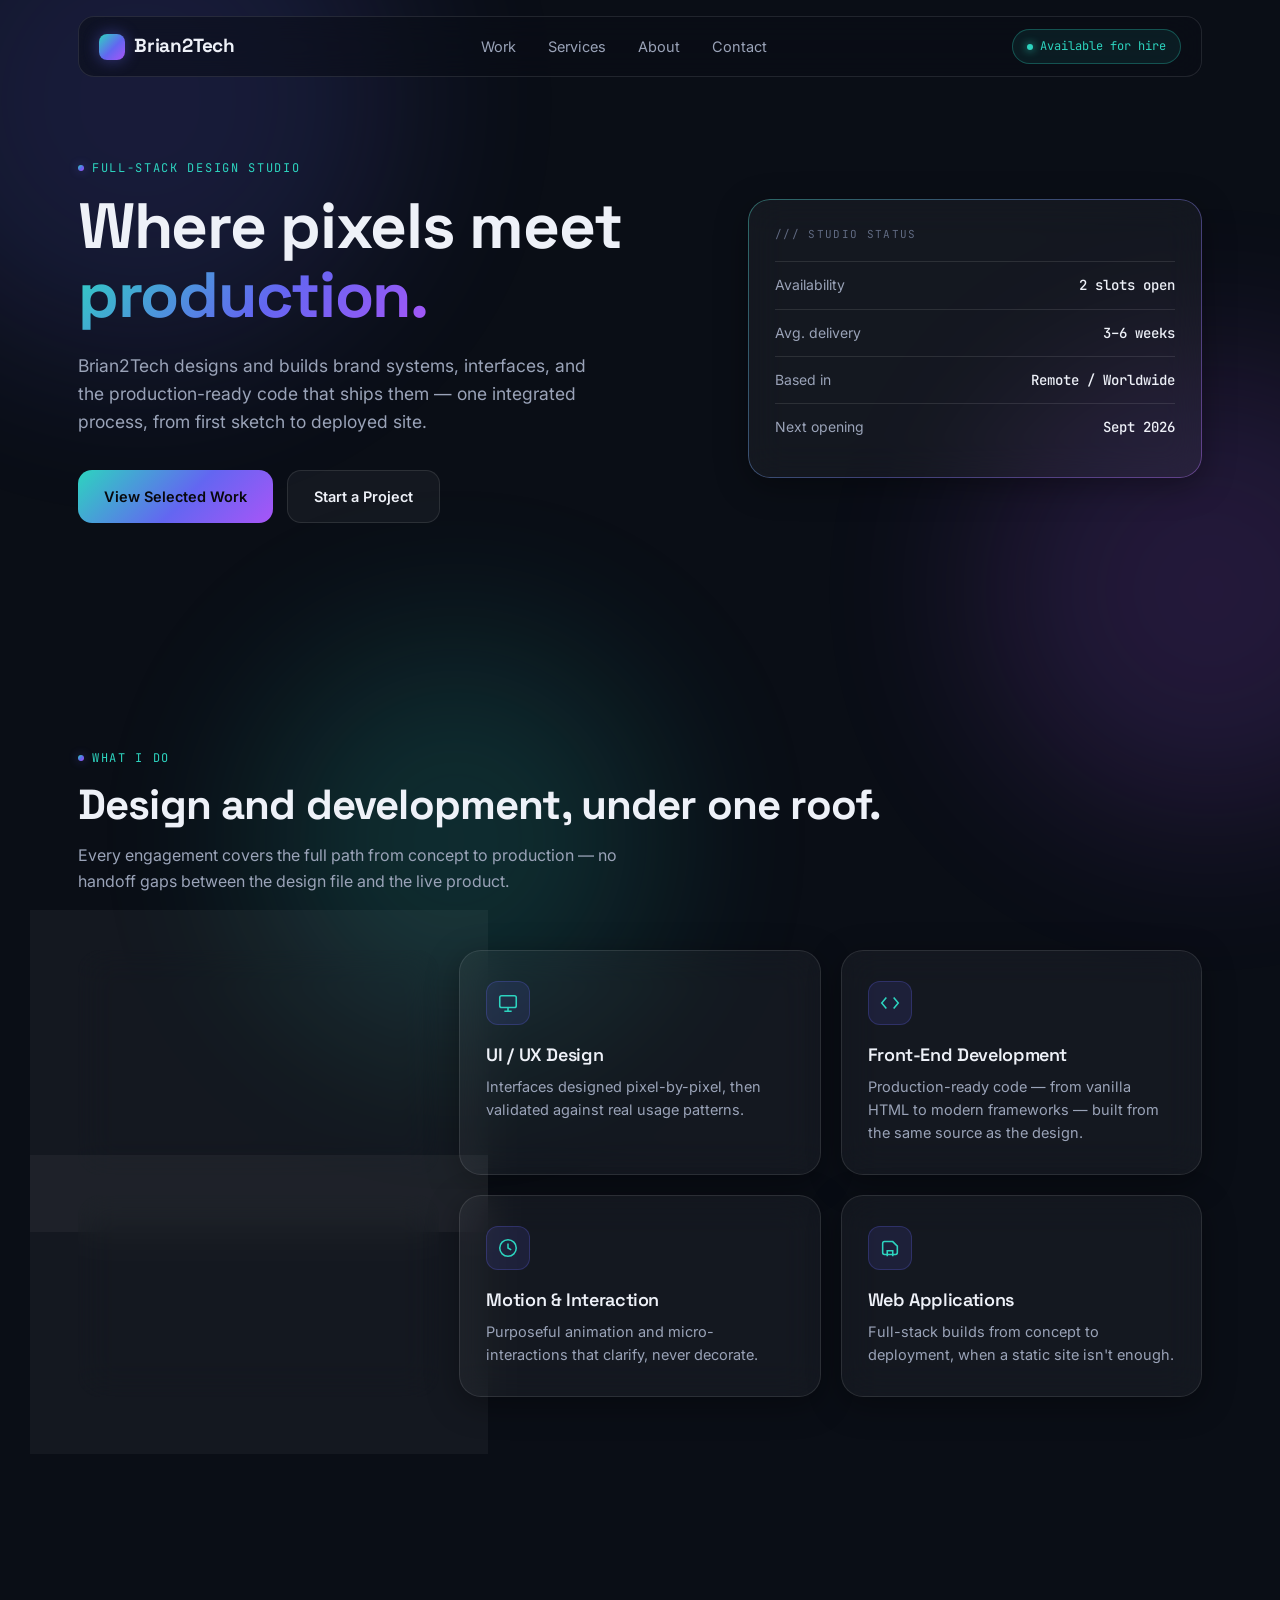
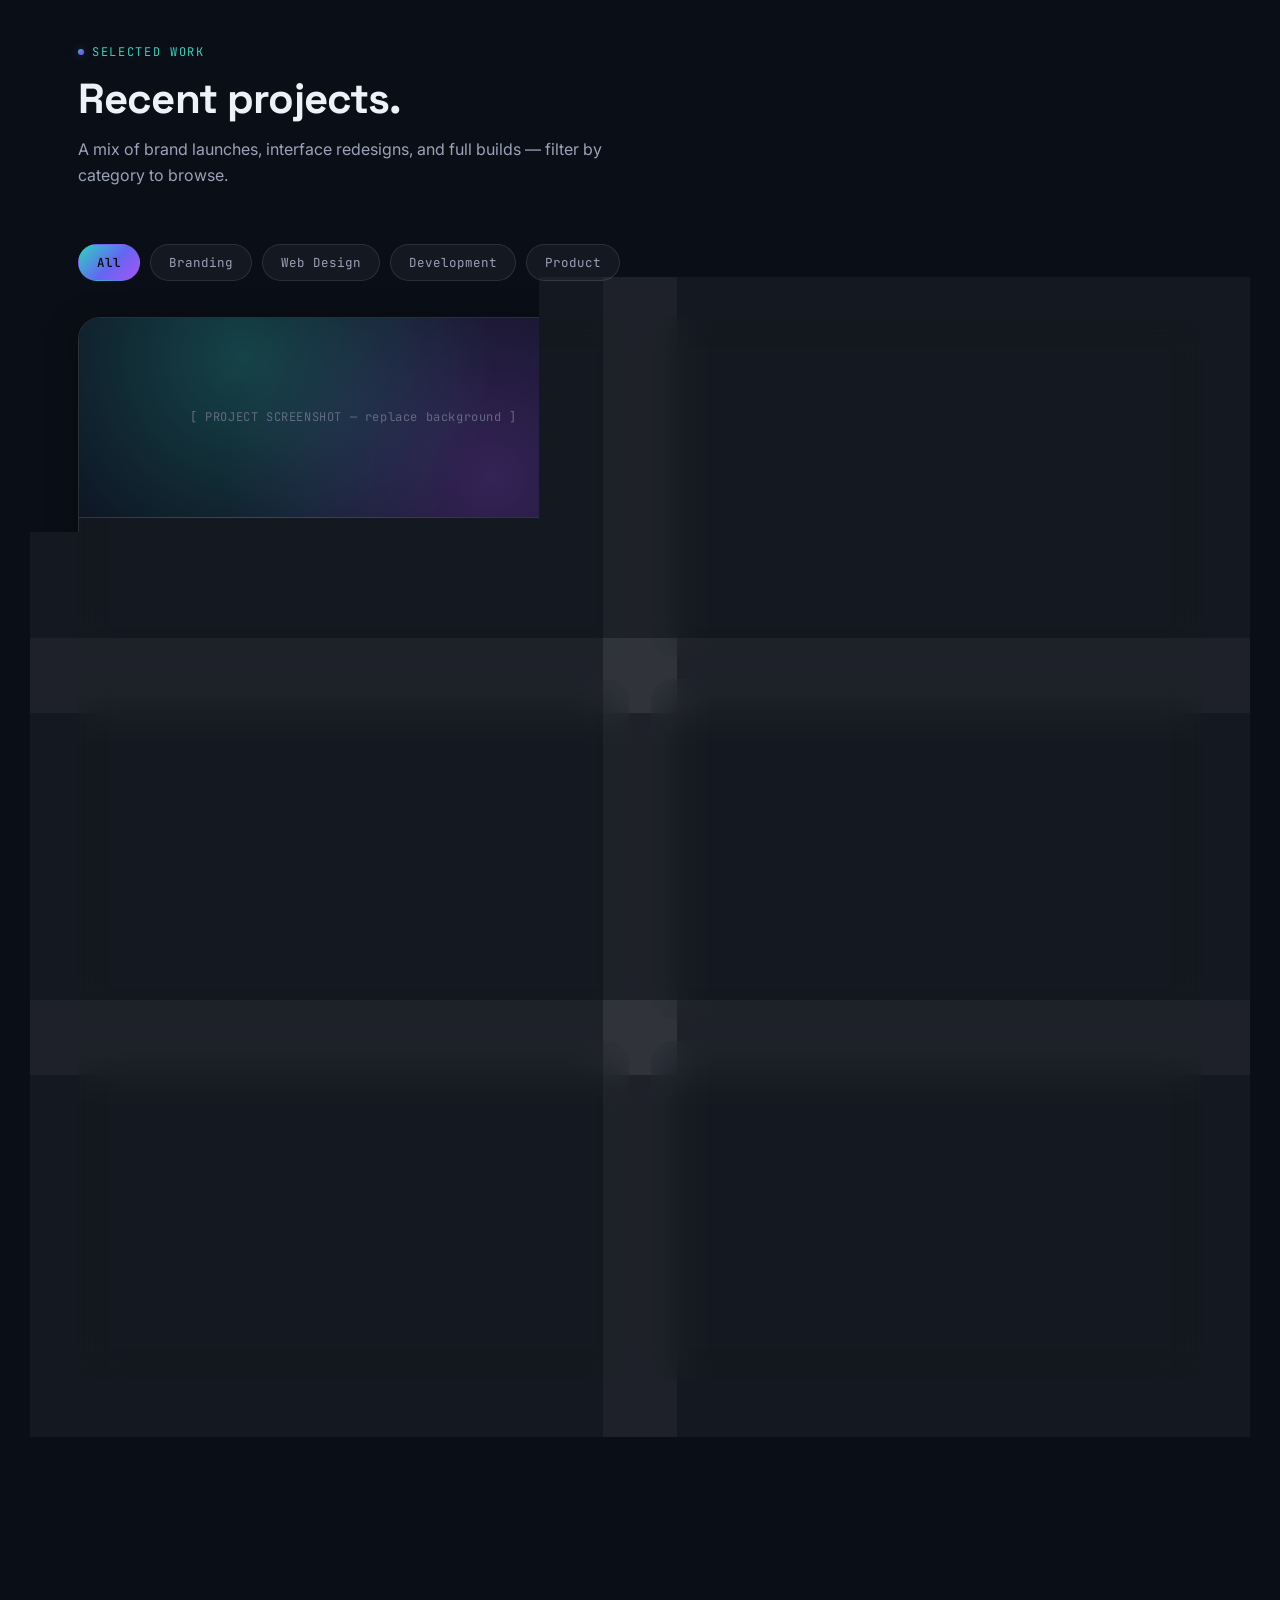
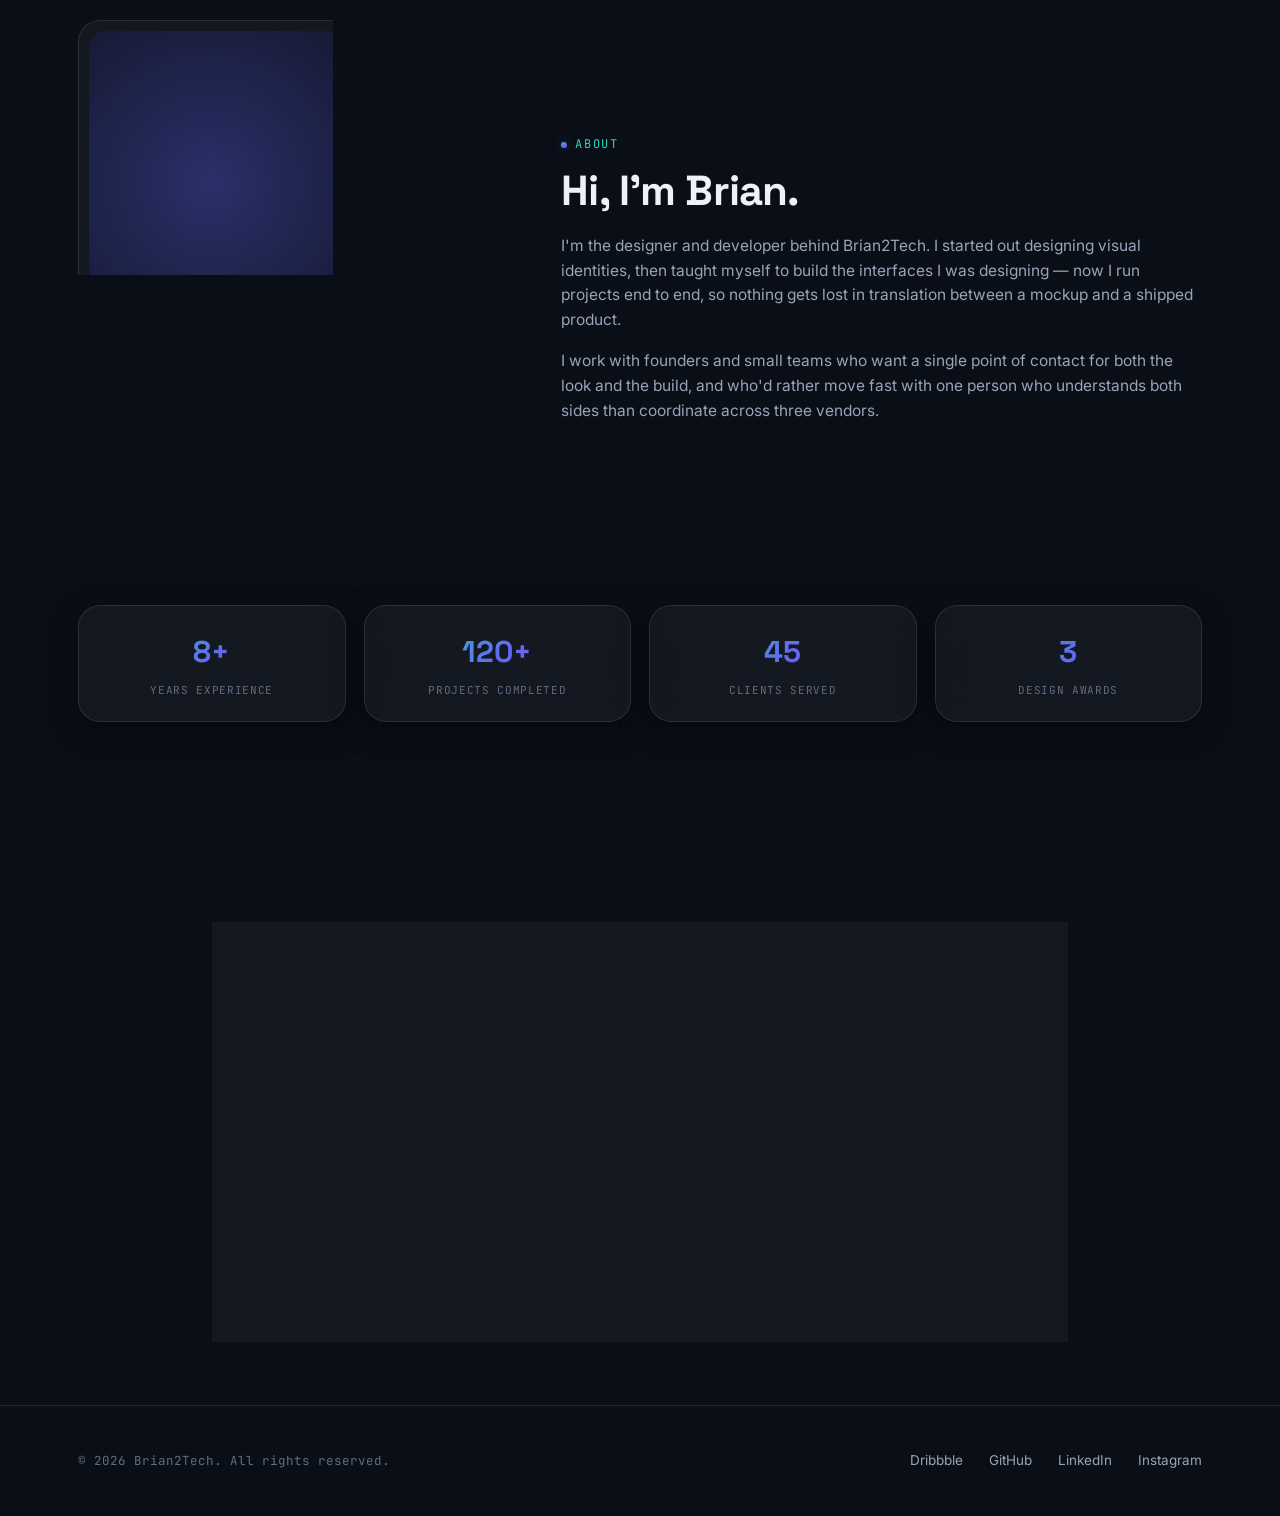
==== index.html @ 6a4e812d "Add files via upload" ====
<!DOCTYPE html>
<html lang="en">
<head>
<meta charset="UTF-8">
<meta name="viewport" content="width=device-width, initial-scale=1.0">
<title>Brian2Tech — Full-Stack Design Studio</title>
<meta name="description" content="Brian2Tech is a full-stack graphic design studio — brand systems, interfaces, and the production code that ships them.">

<!-- Google Fonts: Space Grotesk (display), Inter (body), JetBrains Mono (labels/data) -->
<link rel="preconnect" href="https://fonts.googleapis.com">
<link rel="preconnect" href="https://fonts.gstatic.com" crossorigin>
<link href="https://fonts.googleapis.com/css2?family=Space+Grotesk:wght@500;600;700&family=Inter:wght@400;500;600&family=JetBrains+Mono:wght@400;500&display=swap" rel="stylesheet">

<style>
/* ============================================================
   DESIGN TOKENS — edit these to re-theme the entire site
   ============================================================ */
:root{
  /* ---- color: base surfaces ---- */
  --bg-base:        #0a0e16;   /* deep charcoal-navy, not pure black */
  --bg-base-2:      #0d1220;   /* slightly lifted panel behind sections */
  --glass-fill:     rgba(255,255,255,0.045);
  --glass-fill-hi:  rgba(255,255,255,0.08);   /* hover state fill */
  --glass-border:   rgba(255,255,255,0.10);
  --glass-border-hi:rgba(255,255,255,0.20);

  /* ---- color: text ---- */
  --text-primary:   #eef1f8;
  --text-secondary: #9aa3b8;
  --text-muted:     #616b83;

  /* ---- color: accent gradient (teal -> indigo -> violet) ---- */
  --accent-1:       #2dd4bf;
  --accent-2:       #6366f1;
  --accent-3:       #a855f7;
  --accent-gradient: linear-gradient(135deg, var(--accent-1) 0%, var(--accent-2) 55%, var(--accent-3) 100%);
  --accent-solid:   #6366f1;
  --accent-glow:    rgba(99,102,241,0.45);

  /* ---- type ---- */
  --font-display: 'Space Grotesk', sans-serif;
  --font-body:    'Inter', sans-serif;
  --font-mono:    'JetBrains Mono', monospace;

  /* ---- layout ---- */
  --radius-lg: 22px;
  --radius-md: 16px;
  --radius-sm: 10px;
  --max-width: 1180px;
  --blur: 18px;

  /* ---- shadow ---- */
  --shadow-panel: 0 8px 32px rgba(0,0,0,0.35);
  --shadow-lift:  0 16px 48px rgba(0,0,0,0.45);
}

/* ============================================================
   RESET & BASE
   ============================================================ */
*{margin:0;padding:0;box-sizing:border-box;}
html{scroll-behavior:smooth;}
@media (prefers-reduced-motion: reduce){
  html{scroll-behavior:auto;}
  *{animation-duration:0.001ms !important;animation-iteration-count:1 !important;transition-duration:0.001ms !important;scroll-behavior:auto !important;}
}
body{
  background:var(--bg-base);
  color:var(--text-primary);
  font-family:var(--font-body);
  line-height:1.6;
  overflow-x:hidden;
  position:relative;
}
img{max-width:100%;display:block;}
a{color:inherit;text-decoration:none;}
ul{list-style:none;}
button{font-family:inherit;cursor:pointer;background:none;border:none;color:inherit;}

/* visible keyboard focus states everywhere */
a:focus-visible,
button:focus-visible,
input:focus-visible,
textarea:focus-visible{
  outline:2px solid var(--accent-1);
  outline-offset:3px;
  border-radius:4px;
}

.wrap{max-width:var(--max-width);margin:0 auto;padding:0 28px;}
section{position:relative;padding:120px 0;}
@media (max-width:768px){ section{padding:80px 0;} }

.eyebrow{
  font-family:var(--font-mono);
  font-size:12px;
  letter-spacing:0.14em;
  text-transform:uppercase;
  color:var(--accent-1);
  display:inline-flex;
  align-items:center;
  gap:8px;
  margin-bottom:14px;
}
.eyebrow::before{
  content:'';
  width:6px;height:6px;border-radius:50%;
  background:var(--accent-gradient);
  box-shadow:0 0 10px var(--accent-glow);
}

h1,h2,h3{
  font-family:var(--font-display);
  font-weight:700;
  letter-spacing:-0.02em;
  line-height:1.08;
}
h2{font-size:clamp(28px,4vw,42px);margin-bottom:16px;}
.section-sub{color:var(--text-secondary);font-size:16px;max-width:560px;margin-bottom:56px;}

/* ambient background gradient orbs — very low opacity, purely decorative */
.orb{
  position:fixed;
  border-radius:50%;
  filter:blur(90px);
  pointer-events:none;
  z-index:0;
  opacity:0.16;
}
.orb-1{width:520px;height:520px;background:var(--accent-2);top:-160px;left:-120px;}
.orb-2{width:460px;height:460px;background:var(--accent-3);top:40vh;right:-160px;}
.orb-3{width:400px;height:400px;background:var(--accent-1);bottom:-140px;left:20vw;}

/* generic glass panel */
.glass{
  background:var(--glass-fill);
  border:1px solid var(--glass-border);
  border-radius:var(--radius-lg);
  backdrop-filter:blur(var(--blur));
  -webkit-backdrop-filter:blur(var(--blur));
  box-shadow:var(--shadow-panel);
  transition:transform 0.35s ease, box-shadow 0.35s ease, border-color 0.35s ease, background 0.35s ease;
}

/* ============================================================
   NAV
   ============================================================ */
header{
  position:sticky;top:0;z-index:100;
  padding:16px 0;
}
.nav-inner{
  max-width:var(--max-width);margin:0 auto;padding:0 28px;
}
.nav-glass{
  display:flex;align-items:center;justify-content:space-between;
  padding:12px 20px;
  background:rgba(10,14,22,0.55);
  border:1px solid var(--glass-border);
  border-radius:16px;
  backdrop-filter:blur(20px);
  -webkit-backdrop-filter:blur(20px);
}
.logo{
  font-family:var(--font-display);
  font-weight:700;
  font-size:19px;
  letter-spacing:-0.01em;
  display:flex;align-items:center;gap:9px;
}
.logo-mark{
  width:26px;height:26px;border-radius:8px;
  background:var(--accent-gradient);
  display:inline-block;
  box-shadow:0 0 16px var(--accent-glow);
}
.nav-links{display:flex;gap:32px;align-items:center;}
.nav-links a{
  font-size:14.5px;color:var(--text-secondary);
  transition:color 0.2s ease;
  position:relative;
}
.nav-links a:hover{color:var(--text-primary);}
.nav-right{display:flex;align-items:center;gap:16px;}

.status-pill{
  font-family:var(--font-mono);
  font-size:12px;
  display:flex;align-items:center;gap:7px;
  padding:7px 14px;
  border-radius:999px;
  background:rgba(45,212,191,0.08);
  border:1px solid rgba(45,212,191,0.3);
  color:var(--accent-1);
  white-space:nowrap;
}
.status-pill .dot{
  width:6px;height:6px;border-radius:50%;
  background:var(--accent-1);
  box-shadow:0 0 8px var(--accent-1);
  animation:pulse 2s infinite;
}
@keyframes pulse{0%,100%{opacity:1;}50%{opacity:0.35;}}

.nav-toggle{display:none;font-size:22px;color:var(--text-primary);}

@media (max-width:860px){
  .nav-links{
    position:absolute;top:calc(100% + 8px);left:0;right:0;
    flex-direction:column;align-items:flex-start;
    background:rgba(10,14,22,0.92);
    border:1px solid var(--glass-border);
    border-radius:16px;
    padding:20px;
    gap:16px;
    backdrop-filter:blur(20px);
    display:none;
  }
  .nav-links.open{display:flex;}
  .status-pill{display:none;}
  .nav-toggle{display:block;}
}

/* ============================================================
   HERO
   ============================================================ */
.hero{
  padding-top:120px;
  padding-bottom:100px;
  display:grid;
  grid-template-columns:1.15fr 0.85fr;
  gap:56px;
  align-items:center;
}
@media (max-width:900px){
  .hero{grid-template-columns:1fr;padding-top:70px;}
}
.hero h1{
  font-size:clamp(36px,5.4vw,64px);
  margin-bottom:22px;
}
.hero h1 .grad{
  background:var(--accent-gradient);
  -webkit-background-clip:text;
  background-clip:text;
  color:transparent;
}
.hero-sub{
  font-size:17.5px;
  color:var(--text-secondary);
  max-width:520px;
  margin-bottom:34px;
}
.cta-row{display:flex;gap:14px;flex-wrap:wrap;}

.btn{
  display:inline-flex;align-items:center;gap:8px;
  padding:14px 26px;
  border-radius:14px;
  font-size:14.5px;
  font-weight:600;
  transition:transform 0.25s ease, box-shadow 0.25s ease, background 0.25s ease, border-color 0.25s ease;
}
.btn-primary{
  background:var(--accent-gradient);
  color:#08090d;
}
.btn-primary:hover{
  transform:translateY(-2px);
  box-shadow:0 10px 30px var(--accent-glow);
}
.btn-ghost{
  background:var(--glass-fill);
  border:1px solid var(--glass-border);
  color:var(--text-primary);
}
.btn-ghost:hover{
  background:var(--glass-fill-hi);
  border-color:var(--glass-border-hi);
  transform:translateY(-2px);
}

/* floating hero stat card */
.hero-card{
  padding:26px;
  position:relative;
}
.hero-card::before{
  content:'';
  position:absolute;inset:-1px;
  border-radius:var(--radius-lg);
  padding:1px;
  background:var(--accent-gradient);
  opacity:0.35;
  -webkit-mask:linear-gradient(#fff 0 0) content-box, linear-gradient(#fff 0 0);
  -webkit-mask-composite:xor;
  mask-composite:exclude;
  pointer-events:none;
}
.hero-card-label{
  font-family:var(--font-mono);
  font-size:11px;
  letter-spacing:0.12em;
  text-transform:uppercase;
  color:var(--text-muted);
  margin-bottom:18px;
}
.hero-card-row{
  display:flex;justify-content:space-between;align-items:center;
  padding:12px 0;
  border-top:1px solid var(--glass-border);
  font-size:14px;
}
.hero-card-row:first-of-type{border-top:none;}
.hero-card-row span:first-child{color:var(--text-secondary);}
.hero-card-row span:last-child{
  font-family:var(--font-mono);
  color:var(--text-primary);
  font-weight:500;
}
.hero-card-row .live{color:var(--accent-1);}

/* ============================================================
   SERVICES — dashboard stat cards
   ============================================================ */
.services-grid{
  display:grid;
  grid-template-columns:repeat(3,1fr);
  gap:20px;
}
@media (max-width:900px){ .services-grid{grid-template-columns:repeat(2,1fr);} }
@media (max-width:600px){ .services-grid{grid-template-columns:1fr;} }

.service-card{
  padding:30px 26px;
  cursor:default;
}
.service-card:hover{
  transform:translateY(-4px);
  border-color:var(--glass-border-hi);
  box-shadow:var(--shadow-lift), 0 0 0 1px rgba(99,102,241,0.15);
}
.service-icon{
  width:44px;height:44px;
  border-radius:12px;
  display:flex;align-items:center;justify-content:center;
  background:rgba(99,102,241,0.12);
  border:1px solid rgba(99,102,241,0.25);
  margin-bottom:20px;
  color:var(--accent-1);
}
.service-card h3{font-size:18px;margin-bottom:10px;font-weight:600;}
.service-card p{font-size:14.5px;color:var(--text-secondary);}

/* ============================================================
   WORK — filterable grid
   ============================================================ */
.filter-row{
  display:flex;gap:10px;flex-wrap:wrap;margin-bottom:36px;
}
.filter-btn{
  font-family:var(--font-mono);
  font-size:12.5px;
  padding:9px 18px;
  border-radius:999px;
  border:1px solid var(--glass-border);
  color:var(--text-secondary);
  background:var(--glass-fill);
  transition:all 0.25s ease;
}
.filter-btn:hover{color:var(--text-primary);border-color:var(--glass-border-hi);}
.filter-btn.active{
  color:#08090d;
  background:var(--accent-gradient);
  border-color:transparent;
  font-weight:500;
}

.work-grid{
  display:grid;
  grid-template-columns:repeat(2,1fr);
  gap:22px;
}
@media (max-width:760px){ .work-grid{grid-template-columns:1fr;} }

.work-card{
  overflow:hidden;
  transition:transform 0.4s ease, opacity 0.4s ease, box-shadow 0.35s ease, border-color 0.35s ease;
}
.work-card:hover{
  transform:translateY(-5px);
  box-shadow:var(--shadow-lift);
  border-color:var(--glass-border-hi);
}
.work-card.hidden{display:none;}

.work-thumb{
  /* PLACEHOLDER: swap this div's background for a real project screenshot,
     e.g. background:url('images/project-nova.jpg') center/cover; */
  height:200px;
  background:
    radial-gradient(circle at 30% 20%, rgba(45,212,191,0.25), transparent 60%),
    radial-gradient(circle at 75% 80%, rgba(168,85,247,0.25), transparent 60%),
    var(--bg-base-2);
  display:flex;align-items:center;justify-content:center;
  font-family:var(--font-mono);
  font-size:12px;
  color:var(--text-muted);
  letter-spacing:0.05em;
  border-bottom:1px solid var(--glass-border);
}
.work-body{padding:24px;}
.work-tags{display:flex;gap:8px;flex-wrap:wrap;margin-bottom:12px;}
.tag{
  font-family:var(--font-mono);
  font-size:10.5px;
  padding:4px 10px;
  border-radius:999px;
  background:rgba(255,255,255,0.06);
  color:var(--text-secondary);
  border:1px solid var(--glass-border);
}
.work-body h3{font-size:19px;margin-bottom:8px;}
.work-body p{font-size:14px;color:var(--text-secondary);}

/* ============================================================
   ABOUT
   ============================================================ */
.about-grid{
  display:grid;
  grid-template-columns:0.8fr 1.2fr;
  gap:56px;
  align-items:center;
  margin-bottom:56px;
}
@media (max-width:860px){ .about-grid{grid-template-columns:1fr;} }

.about-photo-frame{
  border-radius:var(--radius-lg);
  border:1px solid var(--glass-border);
  padding:10px;
  background:var(--glass-fill);
  backdrop-filter:blur(var(--blur));
}
.about-photo{
  /* PLACEHOLDER: replace with an actual headshot/portrait image */
  aspect-ratio:4/5;
  border-radius:16px;
  background:
    radial-gradient(circle at 30% 30%, rgba(99,102,241,0.35), transparent 60%),
    var(--bg-base-2);
  display:flex;align-items:center;justify-content:center;
  font-family:var(--font-mono);
  font-size:12px;
  color:var(--text-muted);
}
.about-text h2{margin-bottom:20px;}
.about-text p{color:var(--text-secondary);font-size:15.5px;margin-bottom:16px;}

.stats-row{
  display:grid;
  grid-template-columns:repeat(4,1fr);
  gap:18px;
}
@media (max-width:760px){ .stats-row{grid-template-columns:repeat(2,1fr);} }

.stat-card{padding:22px 18px;text-align:center;}
.stat-num{
  font-family:var(--font-display);
  font-size:30px;
  font-weight:700;
  background:var(--accent-gradient);
  -webkit-background-clip:text;
  background-clip:text;
  color:transparent;
  margin-bottom:6px;
}
.stat-label{
  font-family:var(--font-mono);
  font-size:11px;
  letter-spacing:0.06em;
  text-transform:uppercase;
  color:var(--text-muted);
}

/* ============================================================
   CONTACT
   ============================================================ */
.contact-panel{
  padding:56px;
  text-align:center;
  max-width:760px;
  margin:0 auto;
}
.contact-panel h2{margin-bottom:14px;}
.contact-panel p{color:var(--text-secondary);margin-bottom:32px;font-size:16px;}
.contact-actions{display:flex;justify-content:center;gap:14px;flex-wrap:wrap;}

@media (max-width:600px){ .contact-panel{padding:36px 24px;} }

/* ============================================================
   FOOTER
   ============================================================ */
footer{padding:44px 0;border-top:1px solid var(--glass-border);}
.footer-inner{
  display:flex;justify-content:space-between;align-items:center;flex-wrap:wrap;gap:16px;
}
.footer-links{display:flex;gap:26px;flex-wrap:wrap;}
.footer-links a{font-size:13.5px;color:var(--text-secondary);transition:color 0.2s ease;}
.footer-links a:hover{color:var(--accent-1);}
.footer-copy{font-size:12.5px;color:var(--text-muted);font-family:var(--font-mono);}

/* ============================================================
   SCROLL REVEAL
   ============================================================ */
.reveal{
  opacity:0;
  transform:translateY(18px);
  transition:opacity 0.7s ease, transform 0.7s ease;
}
.reveal.visible{opacity:1;transform:translateY(0);}
@media (prefers-reduced-motion: reduce){
  .reveal{opacity:1;transform:none;transition:none;}
}
</style>
</head>
<body>

<div class="orb orb-1" aria-hidden="true"></div>
<div class="orb orb-2" aria-hidden="true"></div>
<div class="orb orb-3" aria-hidden="true"></div>

<!-- ============================================================
     NAV
     ============================================================ -->
<header>
  <div class="nav-inner">
    <nav class="nav-glass">
      <a href="#top" class="logo" aria-label="Brian2Tech home">
        <span class="logo-mark" aria-hidden="true"></span>
        Brian2Tech
      </a>

      <ul class="nav-links" id="navLinks">
        <li><a href="#work">Work</a></li>
        <li><a href="#services">Services</a></li>
        <li><a href="#about">About</a></li>
        <li><a href="#contact">Contact</a></li>
      </ul>

      <div class="nav-right">
        <span class="status-pill"><span class="dot" aria-hidden="true"></span>Available for hire</span>
        <button class="nav-toggle" id="navToggle" aria-label="Toggle navigation menu" aria-expanded="false" aria-controls="navLinks">☰</button>
      </div>
    </nav>
  </div>
</header>

<main id="top">

  <!-- ============================================================
       HERO
       ============================================================ -->
  <div class="wrap">
    <section class="hero" style="padding-top:60px;">
      <div>
        <span class="eyebrow">Full-stack design studio</span>
        <h1>Where pixels meet <span class="grad">production.</span></h1>
        <p class="hero-sub">
          <!-- PLACEHOLDER COPY: adjust positioning statement to match real service offering -->
          Brian2Tech designs and builds brand systems, interfaces, and the
          production-ready code that ships them — one integrated process,
          from first sketch to deployed site.
        </p>
        <div class="cta-row">
          <a href="#work" class="btn btn-primary">View Selected Work</a>
          <a href="#contact" class="btn btn-ghost">Start a Project</a>
        </div>
      </div>

      <div class="hero-card glass reveal">
        <div class="hero-card-label">/// Studio status</div>
        <div class="hero-card-row">
          <span>Availability</span>
          <span class="live">2 slots open</span>
        </div>
        <div class="hero-card-row">
          <span>Avg. delivery</span>
          <span>3–6 weeks</span>
        </div>
        <div class="hero-card-row">
          <span>Based in</span>
          <span>Remote / Worldwide</span>
        </div>
        <div class="hero-card-row">
          <span>Next opening</span>
          <span>Sept 2026</span>
        </div>
      </div>
    </section>
  </div>

  <!-- ============================================================
       SERVICES
       ============================================================ -->
  <section id="services">
    <div class="wrap">
      <span class="eyebrow">What I do</span>
      <h2 class="reveal">Design and development, under one roof.</h2>
      <p class="section-sub reveal">
        Every engagement covers the full path from concept to production —
        no handoff gaps between the design file and the live product.
      </p>

      <div class="services-grid">

        <div class="service-card glass reveal">
          <div class="service-icon" aria-hidden="true">
            <svg width="22" height="22" viewBox="0 0 24 24" fill="none" stroke="currentColor" stroke-width="1.7"><path d="M12 2 L20 7 V17 L12 22 L4 17 V7 Z"/><path d="M12 8 L16 10.5 V15.5 L12 18 L8 15.5 V10.5 Z"/></svg>
          </div>
          <h3>Brand Identity</h3>
          <p>Logo systems, visual language, and guidelines that hold up across every touchpoint.</p>
        </div>

        <div class="service-card glass reveal">
          <div class="service-icon" aria-hidden="true">
            <svg width="22" height="22" viewBox="0 0 24 24" fill="none" stroke="currentColor" stroke-width="1.7"><rect x="3" y="4" width="18" height="13" rx="2"/><path d="M8 21h8M12 17v4"/></svg>
          </div>
          <h3>UI / UX Design</h3>
          <p>Interfaces designed pixel-by-pixel, then validated against real usage patterns.</p>
        </div>

        <div class="service-card glass reveal">
          <div class="service-icon" aria-hidden="true">
            <svg width="22" height="22" viewBox="0 0 24 24" fill="none" stroke="currentColor" stroke-width="1.7"><path d="M8 6 3 12l5 6M16 6l5 6-5 6"/></svg>
          </div>
          <h3>Front-End Development</h3>
          <p>Production-ready code — from vanilla HTML to modern frameworks — built from the same source as the design.</p>
        </div>

        <div class="service-card glass reveal">
          <div class="service-icon" aria-hidden="true">
            <svg width="22" height="22" viewBox="0 0 24 24" fill="none" stroke="currentColor" stroke-width="1.7"><rect x="3" y="3" width="7" height="7" rx="1.5"/><rect x="14" y="3" width="7" height="7" rx="1.5"/><rect x="3" y="14" width="7" height="7" rx="1.5"/><rect x="14" y="14" width="7" height="7" rx="1.5"/></svg>
          </div>
          <h3>Design Systems</h3>
          <p>Component libraries and tokens that keep design and code in sync as products grow.</p>
        </div>

        <div class="service-card glass reveal">
          <div class="service-icon" aria-hidden="true">
            <svg width="22" height="22" viewBox="0 0 24 24" fill="none" stroke="currentColor" stroke-width="1.7"><circle cx="12" cy="12" r="9"/><path d="M12 7v5l3.5 2"/></svg>
          </div>
          <h3>Motion & Interaction</h3>
          <p>Purposeful animation and micro-interactions that clarify, never decorate.</p>
        </div>

        <div class="service-card glass reveal">
          <div class="service-icon" aria-hidden="true">
            <svg width="22" height="22" viewBox="0 0 24 24" fill="none" stroke="currentColor" stroke-width="1.7"><path d="M4 17V7a2 2 0 0 1 2-2h9l5 5v7a2 2 0 0 1-2 2H6a2 2 0 0 1-2-2Z"/><path d="M9 21v-6h6v6"/></svg>
          </div>
          <h3>Web Applications</h3>
          <p>Full-stack builds from concept to deployment, when a static site isn't enough.</p>
        </div>

      </div>
    </div>
  </section>

  <!-- ============================================================
       SELECTED WORK
       ============================================================ -->
  <section id="work">
    <div class="wrap">
      <span class="eyebrow">Selected work</span>
      <h2 class="reveal">Recent projects.</h2>
      <p class="section-sub reveal">
        A mix of brand launches, interface redesigns, and full builds —
        filter by category to browse.
      </p>

      <div class="filter-row" role="group" aria-label="Filter projects by category">
        <button class="filter-btn active" data-filter="all">All</button>
        <button class="filter-btn" data-filter="branding">Branding</button>
        <button class="filter-btn" data-filter="web">Web Design</button>
        <button class="filter-btn" data-filter="dev">Development</button>
        <button class="filter-btn" data-filter="product">Product</button>
      </div>

      <div class="work-grid" id="workGrid">

        <article class="work-card glass reveal" data-category="product web">
          <div class="work-thumb">[ PROJECT SCREENSHOT — replace background ]</div>
          <div class="work-body">
            <div class="work-tags"><span class="tag">UI/UX</span><span class="tag">Fintech</span></div>
            <h3>Nova Finance</h3>
            <p>Redesigned the onboarding flow, cutting signup drop-off by 38%.</p>
          </div>
        </article>

        <article class="work-card glass reveal" data-category="branding">
          <div class="work-thumb">[ PROJECT SCREENSHOT — replace background ]</div>
          <div class="work-body">
            <div class="work-tags"><span class="tag">Branding</span><span class="tag">Packaging</span></div>
            <h3>Lumen Coffee Co.</h3>
            <p>Full identity system for a specialty roastery, from logo to packaging.</p>
          </div>
        </article>

        <article class="work-card glass reveal" data-category="web dev">
          <div class="work-thumb">[ PROJECT SCREENSHOT — replace background ]</div>
          <div class="work-body">
            <div class="work-tags"><span class="tag">Web Design</span><span class="tag">Dev</span></div>
            <h3>Arclight Studio</h3>
            <p>Marketing site taken from Figma to production in three weeks.</p>
          </div>
        </article>

        <article class="work-card glass reveal" data-category="product">
          <div class="work-thumb">[ PROJECT SCREENSHOT — replace background ]</div>
          <div class="work-body">
            <div class="work-tags"><span class="tag">Product</span><span class="tag">Dashboard</span></div>
            <h3>Pulse Health</h3>
            <p>Dashboard redesign for a health-tracking platform used by 40k+ patients.</p>
          </div>
        </article>

        <article class="work-card glass reveal" data-category="branding web">
          <div class="work-thumb">[ PROJECT SCREENSHOT — replace background ]</div>
          <div class="work-body">
            <div class="work-tags"><span class="tag">Branding</span><span class="tag">Web Design</span></div>
            <h3>Northwind Real Estate</h3>
            <p>Brand refresh and listings platform for a boutique brokerage.</p>
          </div>
        </article>

        <article class="work-card glass reveal" data-category="dev">
          <div class="work-thumb">[ PROJECT SCREENSHOT — replace background ]</div>
          <div class="work-body">
            <div class="work-tags"><span class="tag">Dev</span><span class="tag">3D / WebGL</span></div>
            <h3>Kaida Robotics</h3>
            <p>Marketing and docs site with a custom WebGL hero for a robotics startup.</p>
          </div>
        </article>

      </div>
    </div>
  </section>

  <!-- ============================================================
       ABOUT
       ============================================================ -->
  <section id="about">
    <div class="wrap">
      <div class="about-grid">
        <div class="about-photo-frame reveal">
          <!-- PLACEHOLDER: replace this div with <img src="your-photo.jpg" alt="Brian, founder of Brian2Tech"> -->
          <div class="about-photo">[ PORTRAIT PHOTO ]</div>
        </div>
        <div class="about-text reveal">
          <span class="eyebrow">About</span>
          <h2>Hi, I'm Brian.</h2>
          <!-- PLACEHOLDER BIO — replace with real background and design philosophy -->
          <p>
            I'm the designer and developer behind Brian2Tech. I started out
            designing visual identities, then taught myself to build the
            interfaces I was designing — now I run projects end to end, so
            nothing gets lost in translation between a mockup and a shipped
            product.
          </p>
          <p>
            I work with founders and small teams who want a single point of
            contact for both the look and the build, and who'd rather move
            fast with one person who understands both sides than coordinate
            across three vendors.
          </p>
        </div>
      </div>

      <div class="stats-row">
        <div class="stat-card glass reveal">
          <div class="stat-num">8+</div>
          <div class="stat-label">Years experience</div>
        </div>
        <div class="stat-card glass reveal">
          <div class="stat-num">120+</div>
          <div class="stat-label">Projects completed</div>
        </div>
        <div class="stat-card glass reveal">
          <div class="stat-num">45</div>
          <div class="stat-label">Clients served</div>
        </div>
        <div class="stat-card glass reveal">
          <div class="stat-num">3</div>
          <div class="stat-label">Design awards</div>
        </div>
      </div>
    </div>
  </section>

  <!-- ============================================================
       CONTACT
       ============================================================ -->
  <section id="contact">
    <div class="wrap">
      <div class="contact-panel glass reveal">
        <span class="eyebrow">Get in touch</span>
        <h2>Let's build something.</h2>
        <p>
          <!-- PLACEHOLDER: update contact email and platform links -->
          Have a project in mind? Send a short brief and I'll reply within
          24 hours with next steps.
        </p>
        <div class="contact-actions">
          <a href="mailto:hello@brian2tech.com" class="btn btn-primary">hello@brian2tech.com</a>
          <a href="https://cal.com/" class="btn btn-ghost" target="_blank" rel="noopener">Book a Call</a>
          <a href="https://linkedin.com/" class="btn btn-ghost" target="_blank" rel="noopener">LinkedIn</a>
        </div>
      </div>
    </div>
  </section>

</main>

<!-- ============================================================
     FOOTER
     ============================================================ -->
<footer>
  <div class="wrap footer-inner">
    <span class="footer-copy">© <span id="year"></span> Brian2Tech. All rights reserved.</span>
    <!-- PLACEHOLDER: update social / platform links -->
    <div class="footer-links">
      <a href="https://dribbble.com/" target="_blank" rel="noopener">Dribbble</a>
      <a href="https://github.com/" target="_blank" rel="noopener">GitHub</a>
      <a href="https://linkedin.com/" target="_blank" rel="noopener">LinkedIn</a>
      <a href="https://instagram.com/" target="_blank" rel="noopener">Instagram</a>
    </div>
  </div>
</footer>

<script>
(function(){
  "use strict";

  // ---- footer year ----
  document.getElementById('year').textContent = new Date().getFullYear();

  // ---- mobile nav toggle ----
  var navToggle = document.getElementById('navToggle');
  var navLinks = document.getElementById('navLinks');
  navToggle.addEventListener('click', function(){
    var isOpen = navLinks.classList.toggle('open');
    navToggle.setAttribute('aria-expanded', isOpen ? 'true' : 'false');
  });
  navLinks.querySelectorAll('a').forEach(function(link){
    link.addEventListener('click', function(){
      navLinks.classList.remove('open');
      navToggle.setAttribute('aria-expanded', 'false');
    });
  });

  // ---- work filter ----
  var filterBtns = document.querySelectorAll('.filter-btn');
  var workCards = document.querySelectorAll('.work-card');
  filterBtns.forEach(function(btn){
    btn.addEventListener('click', function(){
      filterBtns.forEach(function(b){ b.classList.remove('active'); });
      btn.classList.add('active');
      var filter = btn.getAttribute('data-filter');
      workCards.forEach(function(card){
        var cats = card.getAttribute('data-category');
        var match = (filter === 'all') || cats.indexOf(filter) !== -1;
        card.classList.toggle('hidden', !match);
      });
    });
  });

  // ---- scroll-triggered reveal (respects prefers-reduced-motion via CSS) ----
  var reduceMotion = window.matchMedia('(prefers-reduced-motion: reduce)').matches;
  if (!reduceMotion && 'IntersectionObserver' in window){
    var observer = new IntersectionObserver(function(entries){
      entries.forEach(function(entry){
        if (entry.isIntersecting){
          entry.target.classList.add('visible');
          observer.unobserve(entry.target);
        }
      });
    }, { threshold: 0.15 });
    document.querySelectorAll('.reveal').forEach(function(el){ observer.observe(el); });
  } else {
    document.querySelectorAll('.reveal').forEach(function(el){ el.classList.add('visible'); });
  }
})();
</script>

</body>
</html>
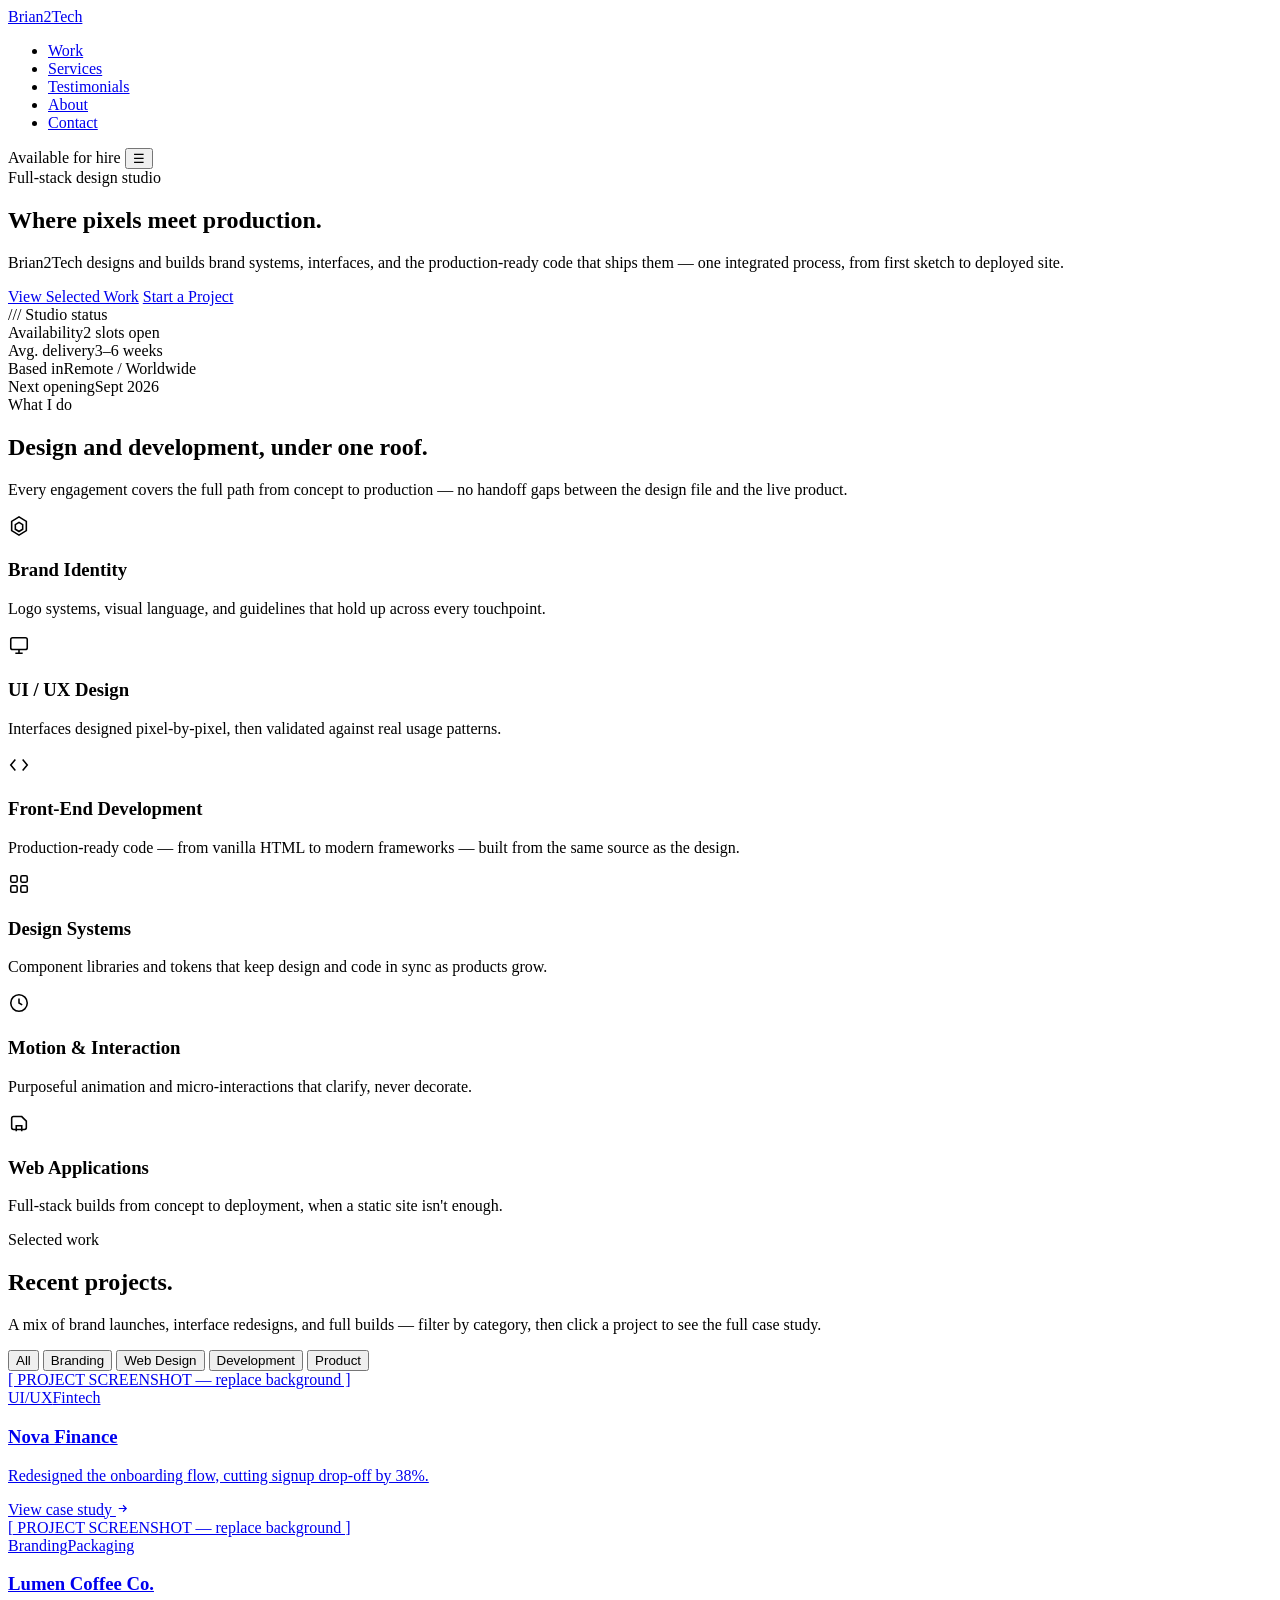
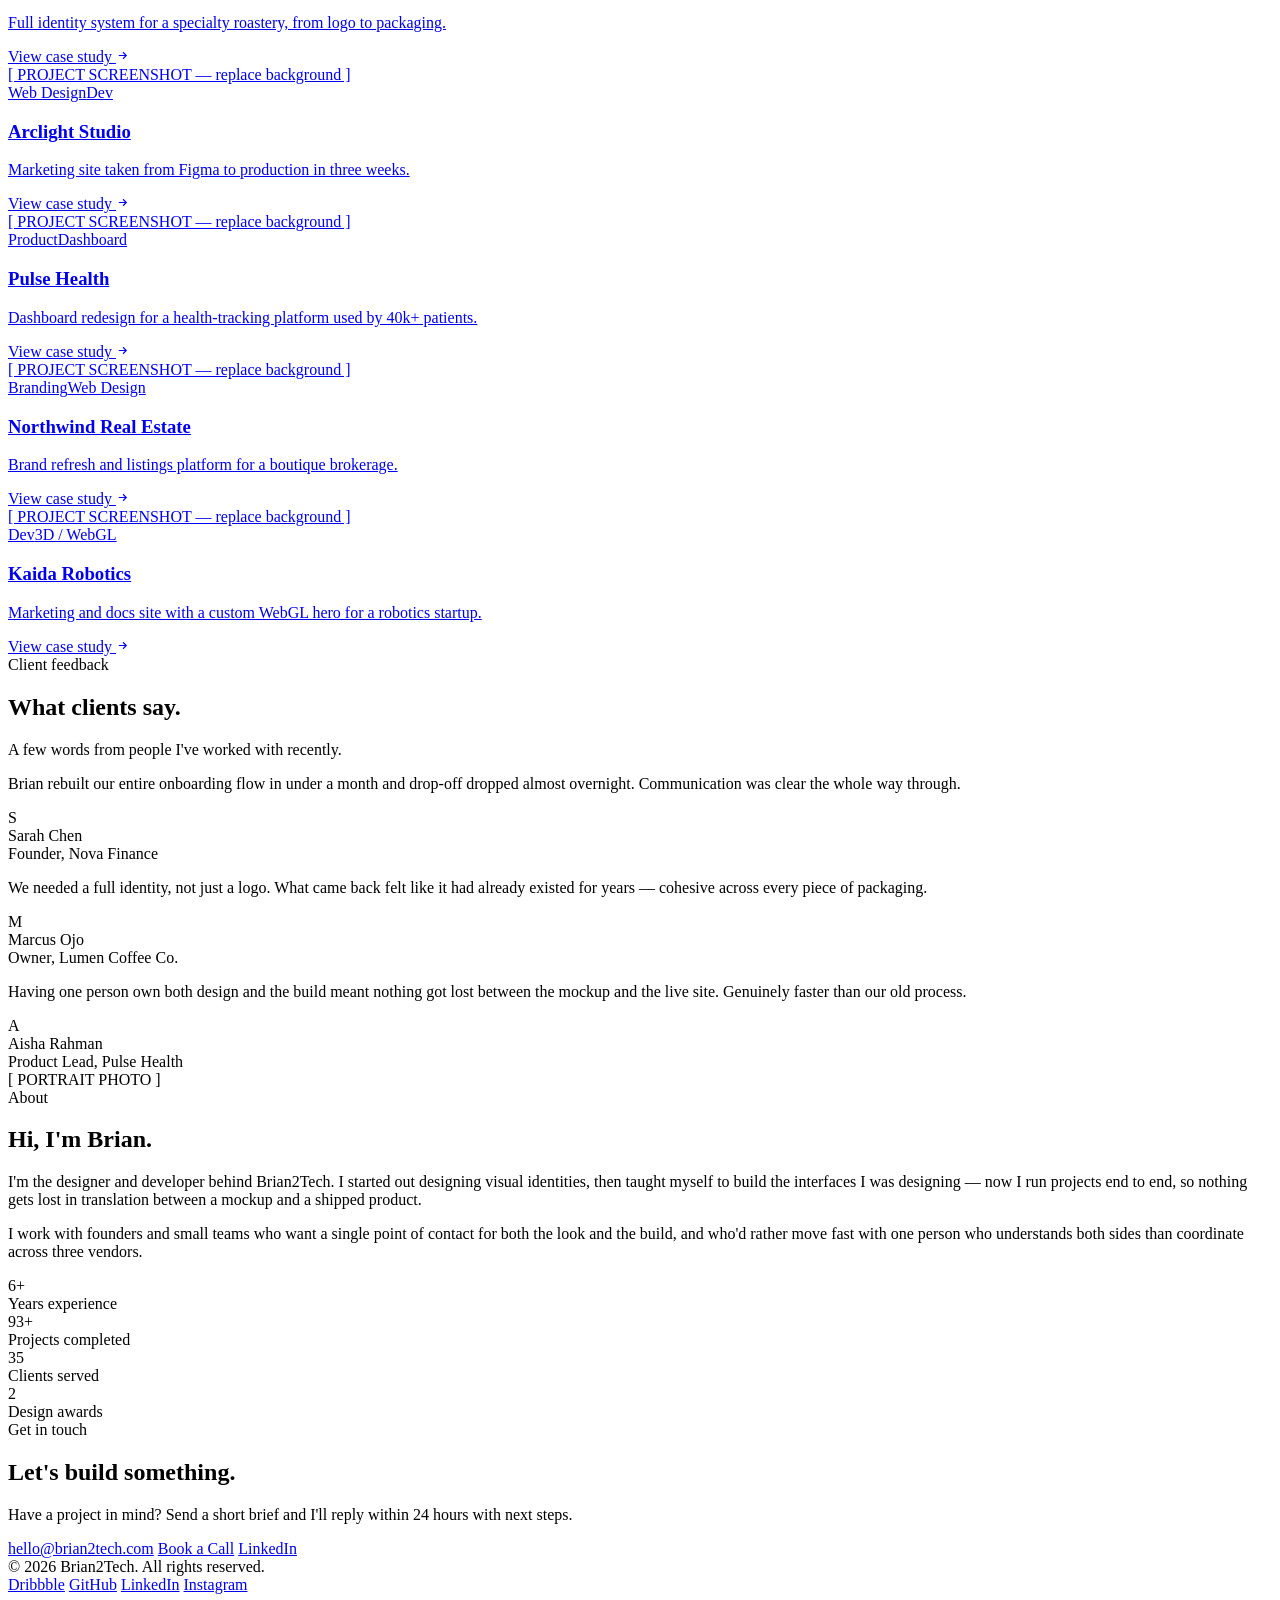
==== commit cc3382fc: "Add files via upload" ====
--- a/index.html
+++ b/index.html
@@ -6,522 +6,10 @@
 <title>Brian2Tech — Full-Stack Design Studio</title>
 <meta name="description" content="Brian2Tech is a full-stack graphic design studio — brand systems, interfaces, and the production code that ships them.">
 
-<!-- Google Fonts: Space Grotesk (display), Inter (body), JetBrains Mono (labels/data) -->
 <link rel="preconnect" href="https://fonts.googleapis.com">
 <link rel="preconnect" href="https://fonts.gstatic.com" crossorigin>
 <link href="https://fonts.googleapis.com/css2?family=Space+Grotesk:wght@500;600;700&family=Inter:wght@400;500;600&family=JetBrains+Mono:wght@400;500&display=swap" rel="stylesheet">
-
-<style>
-/* ============================================================
-   DESIGN TOKENS — edit these to re-theme the entire site
-   ============================================================ */
-:root{
-  /* ---- color: base surfaces ---- */
-  --bg-base:        #0a0e16;   /* deep charcoal-navy, not pure black */
-  --bg-base-2:      #0d1220;   /* slightly lifted panel behind sections */
-  --glass-fill:     rgba(255,255,255,0.045);
-  --glass-fill-hi:  rgba(255,255,255,0.08);   /* hover state fill */
-  --glass-border:   rgba(255,255,255,0.10);
-  --glass-border-hi:rgba(255,255,255,0.20);
-
-  /* ---- color: text ---- */
-  --text-primary:   #eef1f8;
-  --text-secondary: #9aa3b8;
-  --text-muted:     #616b83;
-
-  /* ---- color: accent gradient (teal -> indigo -> violet) ---- */
-  --accent-1:       #2dd4bf;
-  --accent-2:       #6366f1;
-  --accent-3:       #a855f7;
-  --accent-gradient: linear-gradient(135deg, var(--accent-1) 0%, var(--accent-2) 55%, var(--accent-3) 100%);
-  --accent-solid:   #6366f1;
-  --accent-glow:    rgba(99,102,241,0.45);
-
-  /* ---- type ---- */
-  --font-display: 'Space Grotesk', sans-serif;
-  --font-body:    'Inter', sans-serif;
-  --font-mono:    'JetBrains Mono', monospace;
-
-  /* ---- layout ---- */
-  --radius-lg: 22px;
-  --radius-md: 16px;
-  --radius-sm: 10px;
-  --max-width: 1180px;
-  --blur: 18px;
-
-  /* ---- shadow ---- */
-  --shadow-panel: 0 8px 32px rgba(0,0,0,0.35);
-  --shadow-lift:  0 16px 48px rgba(0,0,0,0.45);
-}
-
-/* ============================================================
-   RESET & BASE
-   ============================================================ */
-*{margin:0;padding:0;box-sizing:border-box;}
-html{scroll-behavior:smooth;}
-@media (prefers-reduced-motion: reduce){
-  html{scroll-behavior:auto;}
-  *{animation-duration:0.001ms !important;animation-iteration-count:1 !important;transition-duration:0.001ms !important;scroll-behavior:auto !important;}
-}
-body{
-  background:var(--bg-base);
-  color:var(--text-primary);
-  font-family:var(--font-body);
-  line-height:1.6;
-  overflow-x:hidden;
-  position:relative;
-}
-img{max-width:100%;display:block;}
-a{color:inherit;text-decoration:none;}
-ul{list-style:none;}
-button{font-family:inherit;cursor:pointer;background:none;border:none;color:inherit;}
-
-/* visible keyboard focus states everywhere */
-a:focus-visible,
-button:focus-visible,
-input:focus-visible,
-textarea:focus-visible{
-  outline:2px solid var(--accent-1);
-  outline-offset:3px;
-  border-radius:4px;
-}
-
-.wrap{max-width:var(--max-width);margin:0 auto;padding:0 28px;}
-section{position:relative;padding:120px 0;}
-@media (max-width:768px){ section{padding:80px 0;} }
-
-.eyebrow{
-  font-family:var(--font-mono);
-  font-size:12px;
-  letter-spacing:0.14em;
-  text-transform:uppercase;
-  color:var(--accent-1);
-  display:inline-flex;
-  align-items:center;
-  gap:8px;
-  margin-bottom:14px;
-}
-.eyebrow::before{
-  content:'';
-  width:6px;height:6px;border-radius:50%;
-  background:var(--accent-gradient);
-  box-shadow:0 0 10px var(--accent-glow);
-}
-
-h1,h2,h3{
-  font-family:var(--font-display);
-  font-weight:700;
-  letter-spacing:-0.02em;
-  line-height:1.08;
-}
-h2{font-size:clamp(28px,4vw,42px);margin-bottom:16px;}
-.section-sub{color:var(--text-secondary);font-size:16px;max-width:560px;margin-bottom:56px;}
-
-/* ambient background gradient orbs — very low opacity, purely decorative */
-.orb{
-  position:fixed;
-  border-radius:50%;
-  filter:blur(90px);
-  pointer-events:none;
-  z-index:0;
-  opacity:0.16;
-}
-.orb-1{width:520px;height:520px;background:var(--accent-2);top:-160px;left:-120px;}
-.orb-2{width:460px;height:460px;background:var(--accent-3);top:40vh;right:-160px;}
-.orb-3{width:400px;height:400px;background:var(--accent-1);bottom:-140px;left:20vw;}
-
-/* generic glass panel */
-.glass{
-  background:var(--glass-fill);
-  border:1px solid var(--glass-border);
-  border-radius:var(--radius-lg);
-  backdrop-filter:blur(var(--blur));
-  -webkit-backdrop-filter:blur(var(--blur));
-  box-shadow:var(--shadow-panel);
-  transition:transform 0.35s ease, box-shadow 0.35s ease, border-color 0.35s ease, background 0.35s ease;
-}
-
-/* ============================================================
-   NAV
-   ============================================================ */
-header{
-  position:sticky;top:0;z-index:100;
-  padding:16px 0;
-}
-.nav-inner{
-  max-width:var(--max-width);margin:0 auto;padding:0 28px;
-}
-.nav-glass{
-  display:flex;align-items:center;justify-content:space-between;
-  padding:12px 20px;
-  background:rgba(10,14,22,0.55);
-  border:1px solid var(--glass-border);
-  border-radius:16px;
-  backdrop-filter:blur(20px);
-  -webkit-backdrop-filter:blur(20px);
-}
-.logo{
-  font-family:var(--font-display);
-  font-weight:700;
-  font-size:19px;
-  letter-spacing:-0.01em;
-  display:flex;align-items:center;gap:9px;
-}
-.logo-mark{
-  width:26px;height:26px;border-radius:8px;
-  background:var(--accent-gradient);
-  display:inline-block;
-  box-shadow:0 0 16px var(--accent-glow);
-}
-.nav-links{display:flex;gap:32px;align-items:center;}
-.nav-links a{
-  font-size:14.5px;color:var(--text-secondary);
-  transition:color 0.2s ease;
-  position:relative;
-}
-.nav-links a:hover{color:var(--text-primary);}
-.nav-right{display:flex;align-items:center;gap:16px;}
-
-.status-pill{
-  font-family:var(--font-mono);
-  font-size:12px;
-  display:flex;align-items:center;gap:7px;
-  padding:7px 14px;
-  border-radius:999px;
-  background:rgba(45,212,191,0.08);
-  border:1px solid rgba(45,212,191,0.3);
-  color:var(--accent-1);
-  white-space:nowrap;
-}
-.status-pill .dot{
-  width:6px;height:6px;border-radius:50%;
-  background:var(--accent-1);
-  box-shadow:0 0 8px var(--accent-1);
-  animation:pulse 2s infinite;
-}
-@keyframes pulse{0%,100%{opacity:1;}50%{opacity:0.35;}}
-
-.nav-toggle{display:none;font-size:22px;color:var(--text-primary);}
-
-@media (max-width:860px){
-  .nav-links{
-    position:absolute;top:calc(100% + 8px);left:0;right:0;
-    flex-direction:column;align-items:flex-start;
-    background:rgba(10,14,22,0.92);
-    border:1px solid var(--glass-border);
-    border-radius:16px;
-    padding:20px;
-    gap:16px;
-    backdrop-filter:blur(20px);
-    display:none;
-  }
-  .nav-links.open{display:flex;}
-  .status-pill{display:none;}
-  .nav-toggle{display:block;}
-}
-
-/* ============================================================
-   HERO
-   ============================================================ */
-.hero{
-  padding-top:120px;
-  padding-bottom:100px;
-  display:grid;
-  grid-template-columns:1.15fr 0.85fr;
-  gap:56px;
-  align-items:center;
-}
-@media (max-width:900px){
-  .hero{grid-template-columns:1fr;padding-top:70px;}
-}
-.hero h1{
-  font-size:clamp(36px,5.4vw,64px);
-  margin-bottom:22px;
-}
-.hero h1 .grad{
-  background:var(--accent-gradient);
-  -webkit-background-clip:text;
-  background-clip:text;
-  color:transparent;
-}
-.hero-sub{
-  font-size:17.5px;
-  color:var(--text-secondary);
-  max-width:520px;
-  margin-bottom:34px;
-}
-.cta-row{display:flex;gap:14px;flex-wrap:wrap;}
-
-.btn{
-  display:inline-flex;align-items:center;gap:8px;
-  padding:14px 26px;
-  border-radius:14px;
-  font-size:14.5px;
-  font-weight:600;
-  transition:transform 0.25s ease, box-shadow 0.25s ease, background 0.25s ease, border-color 0.25s ease;
-}
-.btn-primary{
-  background:var(--accent-gradient);
-  color:#08090d;
-}
-.btn-primary:hover{
-  transform:translateY(-2px);
-  box-shadow:0 10px 30px var(--accent-glow);
-}
-.btn-ghost{
-  background:var(--glass-fill);
-  border:1px solid var(--glass-border);
-  color:var(--text-primary);
-}
-.btn-ghost:hover{
-  background:var(--glass-fill-hi);
-  border-color:var(--glass-border-hi);
-  transform:translateY(-2px);
-}
-
-/* floating hero stat card */
-.hero-card{
-  padding:26px;
-  position:relative;
-}
-.hero-card::before{
-  content:'';
-  position:absolute;inset:-1px;
-  border-radius:var(--radius-lg);
-  padding:1px;
-  background:var(--accent-gradient);
-  opacity:0.35;
-  -webkit-mask:linear-gradient(#fff 0 0) content-box, linear-gradient(#fff 0 0);
-  -webkit-mask-composite:xor;
-  mask-composite:exclude;
-  pointer-events:none;
-}
-.hero-card-label{
-  font-family:var(--font-mono);
-  font-size:11px;
-  letter-spacing:0.12em;
-  text-transform:uppercase;
-  color:var(--text-muted);
-  margin-bottom:18px;
-}
-.hero-card-row{
-  display:flex;justify-content:space-between;align-items:center;
-  padding:12px 0;
-  border-top:1px solid var(--glass-border);
-  font-size:14px;
-}
-.hero-card-row:first-of-type{border-top:none;}
-.hero-card-row span:first-child{color:var(--text-secondary);}
-.hero-card-row span:last-child{
-  font-family:var(--font-mono);
-  color:var(--text-primary);
-  font-weight:500;
-}
-.hero-card-row .live{color:var(--accent-1);}
-
-/* ============================================================
-   SERVICES — dashboard stat cards
-   ============================================================ */
-.services-grid{
-  display:grid;
-  grid-template-columns:repeat(3,1fr);
-  gap:20px;
-}
-@media (max-width:900px){ .services-grid{grid-template-columns:repeat(2,1fr);} }
-@media (max-width:600px){ .services-grid{grid-template-columns:1fr;} }
-
-.service-card{
-  padding:30px 26px;
-  cursor:default;
-}
-.service-card:hover{
-  transform:translateY(-4px);
-  border-color:var(--glass-border-hi);
-  box-shadow:var(--shadow-lift), 0 0 0 1px rgba(99,102,241,0.15);
-}
-.service-icon{
-  width:44px;height:44px;
-  border-radius:12px;
-  display:flex;align-items:center;justify-content:center;
-  background:rgba(99,102,241,0.12);
-  border:1px solid rgba(99,102,241,0.25);
-  margin-bottom:20px;
-  color:var(--accent-1);
-}
-.service-card h3{font-size:18px;margin-bottom:10px;font-weight:600;}
-.service-card p{font-size:14.5px;color:var(--text-secondary);}
-
-/* ============================================================
-   WORK — filterable grid
-   ============================================================ */
-.filter-row{
-  display:flex;gap:10px;flex-wrap:wrap;margin-bottom:36px;
-}
-.filter-btn{
-  font-family:var(--font-mono);
-  font-size:12.5px;
-  padding:9px 18px;
-  border-radius:999px;
-  border:1px solid var(--glass-border);
-  color:var(--text-secondary);
-  background:var(--glass-fill);
-  transition:all 0.25s ease;
-}
-.filter-btn:hover{color:var(--text-primary);border-color:var(--glass-border-hi);}
-.filter-btn.active{
-  color:#08090d;
-  background:var(--accent-gradient);
-  border-color:transparent;
-  font-weight:500;
-}
-
-.work-grid{
-  display:grid;
-  grid-template-columns:repeat(2,1fr);
-  gap:22px;
-}
-@media (max-width:760px){ .work-grid{grid-template-columns:1fr;} }
-
-.work-card{
-  overflow:hidden;
-  transition:transform 0.4s ease, opacity 0.4s ease, box-shadow 0.35s ease, border-color 0.35s ease;
-}
-.work-card:hover{
-  transform:translateY(-5px);
-  box-shadow:var(--shadow-lift);
-  border-color:var(--glass-border-hi);
-}
-.work-card.hidden{display:none;}
-
-.work-thumb{
-  /* PLACEHOLDER: swap this div's background for a real project screenshot,
-     e.g. background:url('images/project-nova.jpg') center/cover; */
-  height:200px;
-  background:
-    radial-gradient(circle at 30% 20%, rgba(45,212,191,0.25), transparent 60%),
-    radial-gradient(circle at 75% 80%, rgba(168,85,247,0.25), transparent 60%),
-    var(--bg-base-2);
-  display:flex;align-items:center;justify-content:center;
-  font-family:var(--font-mono);
-  font-size:12px;
-  color:var(--text-muted);
-  letter-spacing:0.05em;
-  border-bottom:1px solid var(--glass-border);
-}
-.work-body{padding:24px;}
-.work-tags{display:flex;gap:8px;flex-wrap:wrap;margin-bottom:12px;}
-.tag{
-  font-family:var(--font-mono);
-  font-size:10.5px;
-  padding:4px 10px;
-  border-radius:999px;
-  background:rgba(255,255,255,0.06);
-  color:var(--text-secondary);
-  border:1px solid var(--glass-border);
-}
-.work-body h3{font-size:19px;margin-bottom:8px;}
-.work-body p{font-size:14px;color:var(--text-secondary);}
-
-/* ============================================================
-   ABOUT
-   ============================================================ */
-.about-grid{
-  display:grid;
-  grid-template-columns:0.8fr 1.2fr;
-  gap:56px;
-  align-items:center;
-  margin-bottom:56px;
-}
-@media (max-width:860px){ .about-grid{grid-template-columns:1fr;} }
-
-.about-photo-frame{
-  border-radius:var(--radius-lg);
-  border:1px solid var(--glass-border);
-  padding:10px;
-  background:var(--glass-fill);
-  backdrop-filter:blur(var(--blur));
-}
-.about-photo{
-  /* PLACEHOLDER: replace with an actual headshot/portrait image */
-  aspect-ratio:4/5;
-  border-radius:16px;
-  background:
-    radial-gradient(circle at 30% 30%, rgba(99,102,241,0.35), transparent 60%),
-    var(--bg-base-2);
-  display:flex;align-items:center;justify-content:center;
-  font-family:var(--font-mono);
-  font-size:12px;
-  color:var(--text-muted);
-}
-.about-text h2{margin-bottom:20px;}
-.about-text p{color:var(--text-secondary);font-size:15.5px;margin-bottom:16px;}
-
-.stats-row{
-  display:grid;
-  grid-template-columns:repeat(4,1fr);
-  gap:18px;
-}
-@media (max-width:760px){ .stats-row{grid-template-columns:repeat(2,1fr);} }
-
-.stat-card{padding:22px 18px;text-align:center;}
-.stat-num{
-  font-family:var(--font-display);
-  font-size:30px;
-  font-weight:700;
-  background:var(--accent-gradient);
-  -webkit-background-clip:text;
-  background-clip:text;
-  color:transparent;
-  margin-bottom:6px;
-}
-.stat-label{
-  font-family:var(--font-mono);
-  font-size:11px;
-  letter-spacing:0.06em;
-  text-transform:uppercase;
-  color:var(--text-muted);
-}
-
-/* ============================================================
-   CONTACT
-   ============================================================ */
-.contact-panel{
-  padding:56px;
-  text-align:center;
-  max-width:760px;
-  margin:0 auto;
-}
-.contact-panel h2{margin-bottom:14px;}
-.contact-panel p{color:var(--text-secondary);margin-bottom:32px;font-size:16px;}
-.contact-actions{display:flex;justify-content:center;gap:14px;flex-wrap:wrap;}
-
-@media (max-width:600px){ .contact-panel{padding:36px 24px;} }
-
-/* ============================================================
-   FOOTER
-   ============================================================ */
-footer{padding:44px 0;border-top:1px solid var(--glass-border);}
-.footer-inner{
-  display:flex;justify-content:space-between;align-items:center;flex-wrap:wrap;gap:16px;
-}
-.footer-links{display:flex;gap:26px;flex-wrap:wrap;}
-.footer-links a{font-size:13.5px;color:var(--text-secondary);transition:color 0.2s ease;}
-.footer-links a:hover{color:var(--accent-1);}
-.footer-copy{font-size:12.5px;color:var(--text-muted);font-family:var(--font-mono);}
-
-/* ============================================================
-   SCROLL REVEAL
-   ============================================================ */
-.reveal{
-  opacity:0;
-  transform:translateY(18px);
-  transition:opacity 0.7s ease, transform 0.7s ease;
-}
-.reveal.visible{opacity:1;transform:translateY(0);}
-@media (prefers-reduced-motion: reduce){
-  .reveal{opacity:1;transform:none;transition:none;}
-}
-</style>
+<link rel="stylesheet" href="styles.css">
 </head>
 <body>
 
@@ -543,6 +31,7 @@
       <ul class="nav-links" id="navLinks">
         <li><a href="#work">Work</a></li>
         <li><a href="#services">Services</a></li>
+        <li><a href="#testimonials">Testimonials</a></li>
         <li><a href="#about">About</a></li>
         <li><a href="#contact">Contact</a></li>
       </ul>
@@ -561,7 +50,7 @@
        HERO
        ============================================================ -->
   <div class="wrap">
-    <section class="hero" style="padding-top:60px;">
+    <section class="hero">
       <div>
         <span class="eyebrow">Full-stack design studio</span>
         <h1>Where pixels meet <span class="grad">production.</span></h1>
@@ -579,22 +68,10 @@
 
       <div class="hero-card glass reveal">
         <div class="hero-card-label">/// Studio status</div>
-        <div class="hero-card-row">
-          <span>Availability</span>
-          <span class="live">2 slots open</span>
-        </div>
-        <div class="hero-card-row">
-          <span>Avg. delivery</span>
-          <span>3–6 weeks</span>
-        </div>
-        <div class="hero-card-row">
-          <span>Based in</span>
-          <span>Remote / Worldwide</span>
-        </div>
-        <div class="hero-card-row">
-          <span>Next opening</span>
-          <span>Sept 2026</span>
-        </div>
+        <div class="hero-card-row"><span>Availability</span><span class="live">2 slots open</span></div>
+        <div class="hero-card-row"><span>Avg. delivery</span><span>3–6 weeks</span></div>
+        <div class="hero-card-row"><span>Based in</span><span>Remote / Worldwide</span></div>
+        <div class="hero-card-row"><span>Next opening</span><span>Sept 2026</span></div>
       </div>
     </section>
   </div>
@@ -612,61 +89,44 @@
       </p>
 
       <div class="services-grid">
-
-        <div class="service-card glass reveal">
-          <div class="service-icon" aria-hidden="true">
-            <svg width="22" height="22" viewBox="0 0 24 24" fill="none" stroke="currentColor" stroke-width="1.7"><path d="M12 2 L20 7 V17 L12 22 L4 17 V7 Z"/><path d="M12 8 L16 10.5 V15.5 L12 18 L8 15.5 V10.5 Z"/></svg>
-          </div>
+        <div class="service-card glass spotlight reveal">
+          <div class="service-icon" aria-hidden="true"><svg width="22" height="22" viewBox="0 0 24 24" fill="none" stroke="currentColor" stroke-width="1.7"><path d="M12 2 L20 7 V17 L12 22 L4 17 V7 Z"/><path d="M12 8 L16 10.5 V15.5 L12 18 L8 15.5 V10.5 Z"/></svg></div>
           <h3>Brand Identity</h3>
           <p>Logo systems, visual language, and guidelines that hold up across every touchpoint.</p>
         </div>
-
-        <div class="service-card glass reveal">
-          <div class="service-icon" aria-hidden="true">
-            <svg width="22" height="22" viewBox="0 0 24 24" fill="none" stroke="currentColor" stroke-width="1.7"><rect x="3" y="4" width="18" height="13" rx="2"/><path d="M8 21h8M12 17v4"/></svg>
-          </div>
+        <div class="service-card glass spotlight reveal">
+          <div class="service-icon" aria-hidden="true"><svg width="22" height="22" viewBox="0 0 24 24" fill="none" stroke="currentColor" stroke-width="1.7"><rect x="3" y="4" width="18" height="13" rx="2"/><path d="M8 21h8M12 17v4"/></svg></div>
           <h3>UI / UX Design</h3>
           <p>Interfaces designed pixel-by-pixel, then validated against real usage patterns.</p>
         </div>
-
-        <div class="service-card glass reveal">
-          <div class="service-icon" aria-hidden="true">
-            <svg width="22" height="22" viewBox="0 0 24 24" fill="none" stroke="currentColor" stroke-width="1.7"><path d="M8 6 3 12l5 6M16 6l5 6-5 6"/></svg>
-          </div>
+        <div class="service-card glass spotlight reveal">
+          <div class="service-icon" aria-hidden="true"><svg width="22" height="22" viewBox="0 0 24 24" fill="none" stroke="currentColor" stroke-width="1.7"><path d="M8 6 3 12l5 6M16 6l5 6-5 6"/></svg></div>
           <h3>Front-End Development</h3>
           <p>Production-ready code — from vanilla HTML to modern frameworks — built from the same source as the design.</p>
         </div>
-
-        <div class="service-card glass reveal">
-          <div class="service-icon" aria-hidden="true">
-            <svg width="22" height="22" viewBox="0 0 24 24" fill="none" stroke="currentColor" stroke-width="1.7"><rect x="3" y="3" width="7" height="7" rx="1.5"/><rect x="14" y="3" width="7" height="7" rx="1.5"/><rect x="3" y="14" width="7" height="7" rx="1.5"/><rect x="14" y="14" width="7" height="7" rx="1.5"/></svg>
-          </div>
+        <div class="service-card glass spotlight reveal">
+          <div class="service-icon" aria-hidden="true"><svg width="22" height="22" viewBox="0 0 24 24" fill="none" stroke="currentColor" stroke-width="1.7"><rect x="3" y="3" width="7" height="7" rx="1.5"/><rect x="14" y="3" width="7" height="7" rx="1.5"/><rect x="3" y="14" width="7" height="7" rx="1.5"/><rect x="14" y="14" width="7" height="7" rx="1.5"/></svg></div>
           <h3>Design Systems</h3>
           <p>Component libraries and tokens that keep design and code in sync as products grow.</p>
         </div>
-
-        <div class="service-card glass reveal">
-          <div class="service-icon" aria-hidden="true">
-            <svg width="22" height="22" viewBox="0 0 24 24" fill="none" stroke="currentColor" stroke-width="1.7"><circle cx="12" cy="12" r="9"/><path d="M12 7v5l3.5 2"/></svg>
-          </div>
+        <div class="service-card glass spotlight reveal">
+          <div class="service-icon" aria-hidden="true"><svg width="22" height="22" viewBox="0 0 24 24" fill="none" stroke="currentColor" stroke-width="1.7"><circle cx="12" cy="12" r="9"/><path d="M12 7v5l3.5 2"/></svg></div>
           <h3>Motion & Interaction</h3>
           <p>Purposeful animation and micro-interactions that clarify, never decorate.</p>
         </div>
-
-        <div class="service-card glass reveal">
-          <div class="service-icon" aria-hidden="true">
-            <svg width="22" height="22" viewBox="0 0 24 24" fill="none" stroke="currentColor" stroke-width="1.7"><path d="M4 17V7a2 2 0 0 1 2-2h9l5 5v7a2 2 0 0 1-2 2H6a2 2 0 0 1-2-2Z"/><path d="M9 21v-6h6v6"/></svg>
-          </div>
+        <div class="service-card glass spotlight reveal">
+          <div class="service-icon" aria-hidden="true"><svg width="22" height="22" viewBox="0 0 24 24" fill="none" stroke="currentColor" stroke-width="1.7"><path d="M4 17V7a2 2 0 0 1 2-2h9l5 5v7a2 2 0 0 1-2 2H6a2 2 0 0 1-2-2Z"/><path d="M9 21v-6h6v6"/></svg></div>
           <h3>Web Applications</h3>
           <p>Full-stack builds from concept to deployment, when a static site isn't enough.</p>
         </div>
-
-      </div>
-    </div>
-  </section>
-
-  <!-- ============================================================
-       SELECTED WORK
+      </div>
+    </div>
+  </section>
+
+  <!-- ============================================================
+       SELECTED WORK — each card links to project.html?id=... for a
+       full case-study page. Add a new project by (1) adding a card
+       here and (2) adding a matching entry in project.html's data.
        ============================================================ -->
   <section id="work">
     <div class="wrap">
@@ -674,7 +134,7 @@
       <h2 class="reveal">Recent projects.</h2>
       <p class="section-sub reveal">
         A mix of brand launches, interface redesigns, and full builds —
-        filter by category to browse.
+        filter by category, then click a project to see the full case study.
       </p>
 
       <div class="filter-row" role="group" aria-label="Filter projects by category">
@@ -687,60 +147,115 @@
 
       <div class="work-grid" id="workGrid">
 
-        <article class="work-card glass reveal" data-category="product web">
+        <a href="project.html?id=nova-finance" class="work-card glass reveal" data-category="product web">
           <div class="work-thumb">[ PROJECT SCREENSHOT — replace background ]</div>
           <div class="work-body">
             <div class="work-tags"><span class="tag">UI/UX</span><span class="tag">Fintech</span></div>
             <h3>Nova Finance</h3>
             <p>Redesigned the onboarding flow, cutting signup drop-off by 38%.</p>
-          </div>
-        </article>
-
-        <article class="work-card glass reveal" data-category="branding">
+            <span class="work-link">View case study <svg width="13" height="13" viewBox="0 0 24 24" fill="none" stroke="currentColor" stroke-width="2"><path d="M5 12h14M13 6l6 6-6 6"/></svg></span>
+          </div>
+        </a>
+
+        <a href="project.html?id=lumen-coffee" class="work-card glass reveal" data-category="branding">
           <div class="work-thumb">[ PROJECT SCREENSHOT — replace background ]</div>
           <div class="work-body">
             <div class="work-tags"><span class="tag">Branding</span><span class="tag">Packaging</span></div>
             <h3>Lumen Coffee Co.</h3>
             <p>Full identity system for a specialty roastery, from logo to packaging.</p>
-          </div>
-        </article>
-
-        <article class="work-card glass reveal" data-category="web dev">
+            <span class="work-link">View case study <svg width="13" height="13" viewBox="0 0 24 24" fill="none" stroke="currentColor" stroke-width="2"><path d="M5 12h14M13 6l6 6-6 6"/></svg></span>
+          </div>
+        </a>
+
+        <a href="project.html?id=arclight-studio" class="work-card glass reveal" data-category="web dev">
           <div class="work-thumb">[ PROJECT SCREENSHOT — replace background ]</div>
           <div class="work-body">
             <div class="work-tags"><span class="tag">Web Design</span><span class="tag">Dev</span></div>
             <h3>Arclight Studio</h3>
             <p>Marketing site taken from Figma to production in three weeks.</p>
-          </div>
-        </article>
-
-        <article class="work-card glass reveal" data-category="product">
+            <span class="work-link">View case study <svg width="13" height="13" viewBox="0 0 24 24" fill="none" stroke="currentColor" stroke-width="2"><path d="M5 12h14M13 6l6 6-6 6"/></svg></span>
+          </div>
+        </a>
+
+        <a href="project.html?id=pulse-health" class="work-card glass reveal" data-category="product">
           <div class="work-thumb">[ PROJECT SCREENSHOT — replace background ]</div>
           <div class="work-body">
             <div class="work-tags"><span class="tag">Product</span><span class="tag">Dashboard</span></div>
             <h3>Pulse Health</h3>
             <p>Dashboard redesign for a health-tracking platform used by 40k+ patients.</p>
-          </div>
-        </article>
-
-        <article class="work-card glass reveal" data-category="branding web">
+            <span class="work-link">View case study <svg width="13" height="13" viewBox="0 0 24 24" fill="none" stroke="currentColor" stroke-width="2"><path d="M5 12h14M13 6l6 6-6 6"/></svg></span>
+          </div>
+        </a>
+
+        <a href="project.html?id=northwind-realestate" class="work-card glass reveal" data-category="branding web">
           <div class="work-thumb">[ PROJECT SCREENSHOT — replace background ]</div>
           <div class="work-body">
             <div class="work-tags"><span class="tag">Branding</span><span class="tag">Web Design</span></div>
             <h3>Northwind Real Estate</h3>
             <p>Brand refresh and listings platform for a boutique brokerage.</p>
-          </div>
-        </article>
-
-        <article class="work-card glass reveal" data-category="dev">
+            <span class="work-link">View case study <svg width="13" height="13" viewBox="0 0 24 24" fill="none" stroke="currentColor" stroke-width="2"><path d="M5 12h14M13 6l6 6-6 6"/></svg></span>
+          </div>
+        </a>
+
+        <a href="project.html?id=kaida-robotics" class="work-card glass reveal" data-category="dev">
           <div class="work-thumb">[ PROJECT SCREENSHOT — replace background ]</div>
           <div class="work-body">
             <div class="work-tags"><span class="tag">Dev</span><span class="tag">3D / WebGL</span></div>
             <h3>Kaida Robotics</h3>
             <p>Marketing and docs site with a custom WebGL hero for a robotics startup.</p>
-          </div>
-        </article>
-
+            <span class="work-link">View case study <svg width="13" height="13" viewBox="0 0 24 24" fill="none" stroke="currentColor" stroke-width="2"><path d="M5 12h14M13 6l6 6-6 6"/></svg></span>
+          </div>
+        </a>
+
+      </div>
+    </div>
+  </section>
+
+  <!-- ============================================================
+       TESTIMONIALS
+       ============================================================ -->
+  <section id="testimonials">
+    <div class="wrap">
+      <span class="eyebrow">Client feedback</span>
+      <h2 class="reveal">What clients say.</h2>
+      <p class="section-sub reveal">
+        <!-- PLACEHOLDER: replace with real client quotes once you have them -->
+        A few words from people I've worked with recently.
+      </p>
+
+      <div class="testimonial-grid">
+        <div class="testimonial-card glass spotlight reveal">
+          <p class="testimonial-quote">Brian rebuilt our entire onboarding flow in under a month and drop-off dropped almost overnight. Communication was clear the whole way through.</p>
+          <div class="testimonial-person">
+            <div class="testimonial-avatar" aria-hidden="true">S</div>
+            <div>
+              <div class="testimonial-name">Sarah Chen</div>
+              <div class="testimonial-role">Founder, Nova Finance</div>
+            </div>
+          </div>
+        </div>
+
+        <div class="testimonial-card glass spotlight reveal">
+          <p class="testimonial-quote">We needed a full identity, not just a logo. What came back felt like it had already existed for years — cohesive across every piece of packaging.</p>
+          <div class="testimonial-person">
+            <div class="testimonial-avatar" aria-hidden="true">M</div>
+            <div>
+              <div class="testimonial-name">Marcus Ojo</div>
+              <div class="testimonial-role">Owner, Lumen Coffee Co.</div>
+            </div>
+          </div>
+        </div>
+
+        <div class="testimonial-card glass spotlight reveal">
+          <p class="testimonial-quote">Having one person own both design and the build meant nothing got lost between the mockup and the live site. Genuinely faster than our old process.</p>
+          <div class="testimonial-person">
+            <div class="testimonial-avatar" aria-hidden="true">A</div>
+            <div>
+              <div class="testimonial-name">Aisha Rahman</div>
+              <div class="testimonial-role">Product Lead, Pulse Health</div>
+            </div>
+          </div>
+        </div>
       </div>
     </div>
   </section>
@@ -776,22 +291,10 @@
       </div>
 
       <div class="stats-row">
-        <div class="stat-card glass reveal">
-          <div class="stat-num">8+</div>
-          <div class="stat-label">Years experience</div>
-        </div>
-        <div class="stat-card glass reveal">
-          <div class="stat-num">120+</div>
-          <div class="stat-label">Projects completed</div>
-        </div>
-        <div class="stat-card glass reveal">
-          <div class="stat-num">45</div>
-          <div class="stat-label">Clients served</div>
-        </div>
-        <div class="stat-card glass reveal">
-          <div class="stat-num">3</div>
-          <div class="stat-label">Design awards</div>
-        </div>
+        <div class="stat-card glass reveal"><div class="stat-num" data-count="8" data-suffix="+">0</div><div class="stat-label">Years experience</div></div>
+        <div class="stat-card glass reveal"><div class="stat-num" data-count="120" data-suffix="+">0</div><div class="stat-label">Projects completed</div></div>
+        <div class="stat-card glass reveal"><div class="stat-num" data-count="45" data-suffix="">0</div><div class="stat-label">Clients served</div></div>
+        <div class="stat-card glass reveal"><div class="stat-num" data-count="3" data-suffix="">0</div><div class="stat-label">Design awards</div></div>
       </div>
     </div>
   </section>
@@ -820,9 +323,6 @@
 
 </main>
 
-<!-- ============================================================
-     FOOTER
-     ============================================================ -->
 <footer>
   <div class="wrap footer-inner">
     <span class="footer-copy">© <span id="year"></span> Brian2Tech. All rights reserved.</span>
@@ -836,58 +336,25 @@
   </div>
 </footer>
 
+<script src="app.js"></script>
 <script>
-(function(){
+(function () {
   "use strict";
-
-  // ---- footer year ----
-  document.getElementById('year').textContent = new Date().getFullYear();
-
-  // ---- mobile nav toggle ----
-  var navToggle = document.getElementById('navToggle');
-  var navLinks = document.getElementById('navLinks');
-  navToggle.addEventListener('click', function(){
-    var isOpen = navLinks.classList.toggle('open');
-    navToggle.setAttribute('aria-expanded', isOpen ? 'true' : 'false');
-  });
-  navLinks.querySelectorAll('a').forEach(function(link){
-    link.addEventListener('click', function(){
-      navLinks.classList.remove('open');
-      navToggle.setAttribute('aria-expanded', 'false');
-    });
-  });
-
-  // ---- work filter ----
+  // ---- work filter (page-specific, stays inline) ----
   var filterBtns = document.querySelectorAll('.filter-btn');
   var workCards = document.querySelectorAll('.work-card');
-  filterBtns.forEach(function(btn){
-    btn.addEventListener('click', function(){
-      filterBtns.forEach(function(b){ b.classList.remove('active'); });
+  filterBtns.forEach(function (btn) {
+    btn.addEventListener('click', function () {
+      filterBtns.forEach(function (b) { b.classList.remove('active'); });
       btn.classList.add('active');
       var filter = btn.getAttribute('data-filter');
-      workCards.forEach(function(card){
+      workCards.forEach(function (card) {
         var cats = card.getAttribute('data-category');
         var match = (filter === 'all') || cats.indexOf(filter) !== -1;
         card.classList.toggle('hidden', !match);
       });
     });
   });
-
-  // ---- scroll-triggered reveal (respects prefers-reduced-motion via CSS) ----
-  var reduceMotion = window.matchMedia('(prefers-reduced-motion: reduce)').matches;
-  if (!reduceMotion && 'IntersectionObserver' in window){
-    var observer = new IntersectionObserver(function(entries){
-      entries.forEach(function(entry){
-        if (entry.isIntersecting){
-          entry.target.classList.add('visible');
-          observer.unobserve(entry.target);
-        }
-      });
-    }, { threshold: 0.15 });
-    document.querySelectorAll('.reveal').forEach(function(el){ observer.observe(el); });
-  } else {
-    document.querySelectorAll('.reveal').forEach(function(el){ el.classList.add('visible'); });
-  }
 })();
 </script>
 
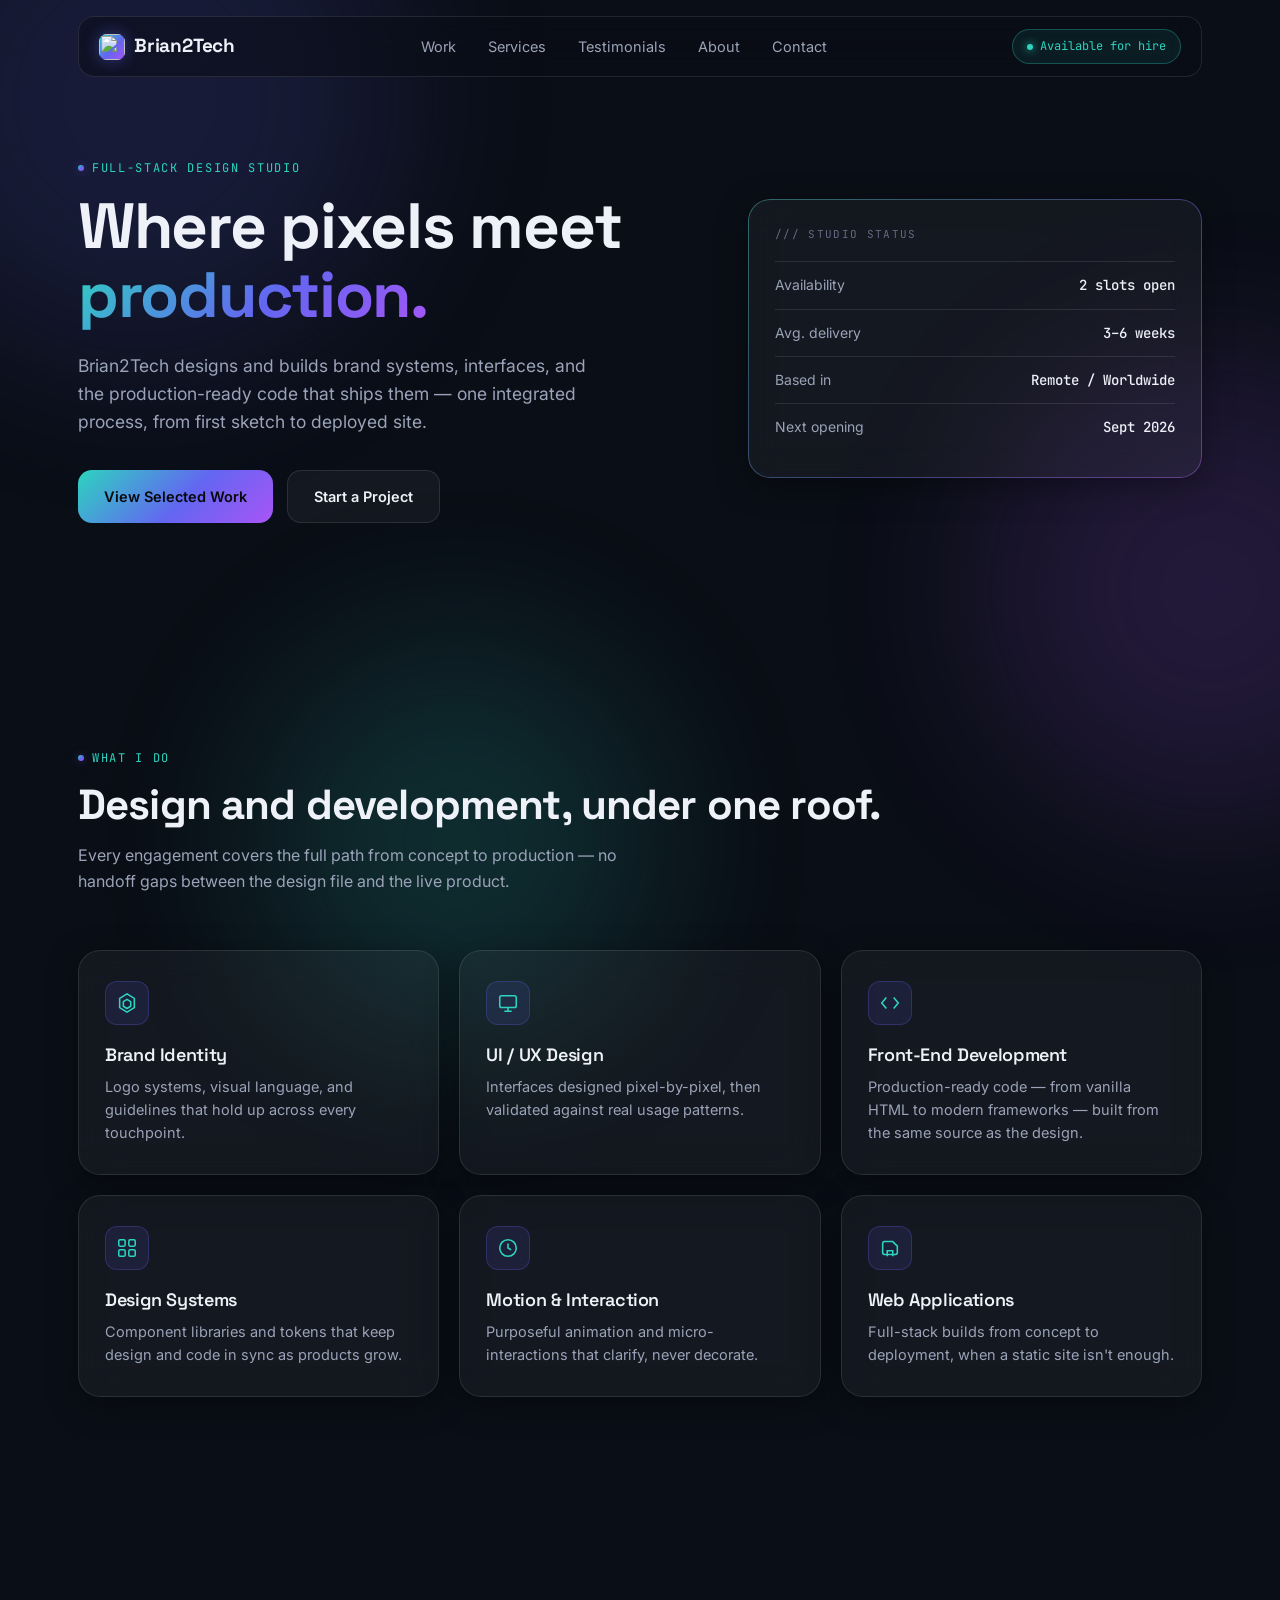
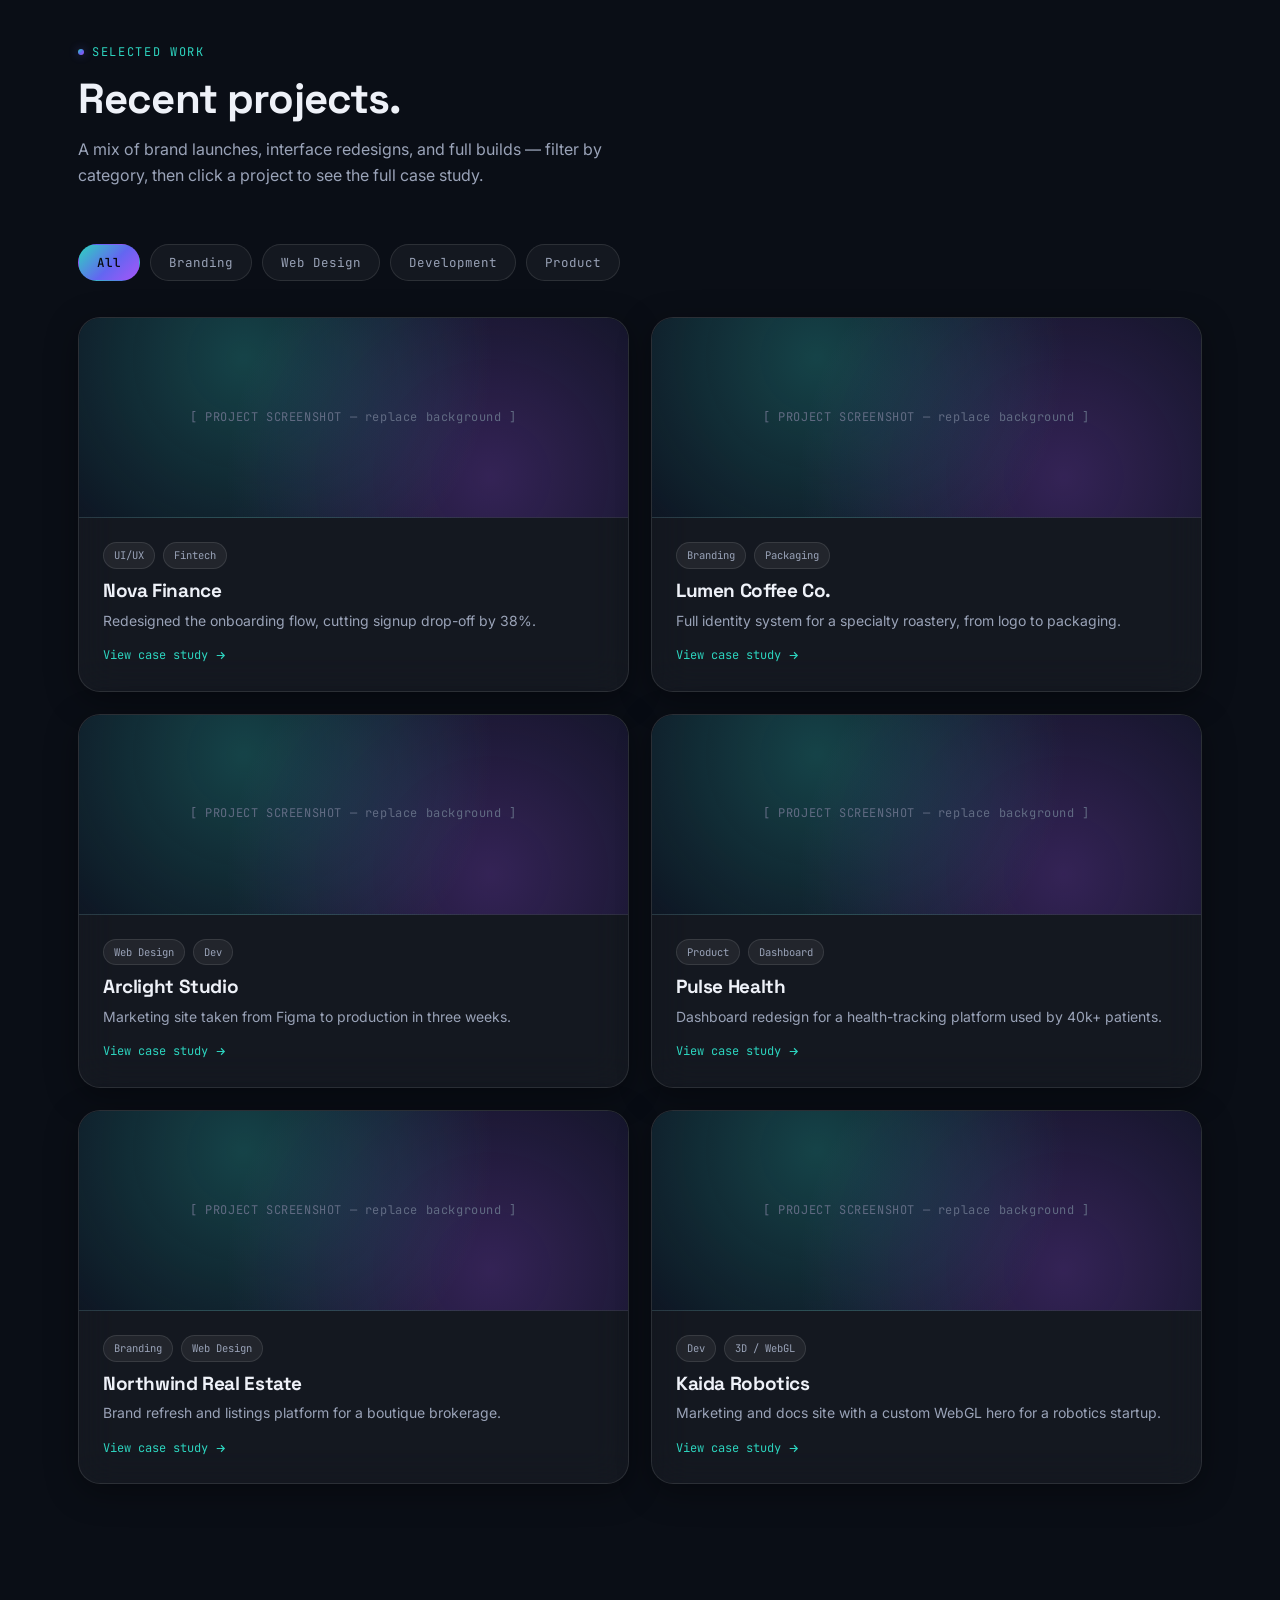
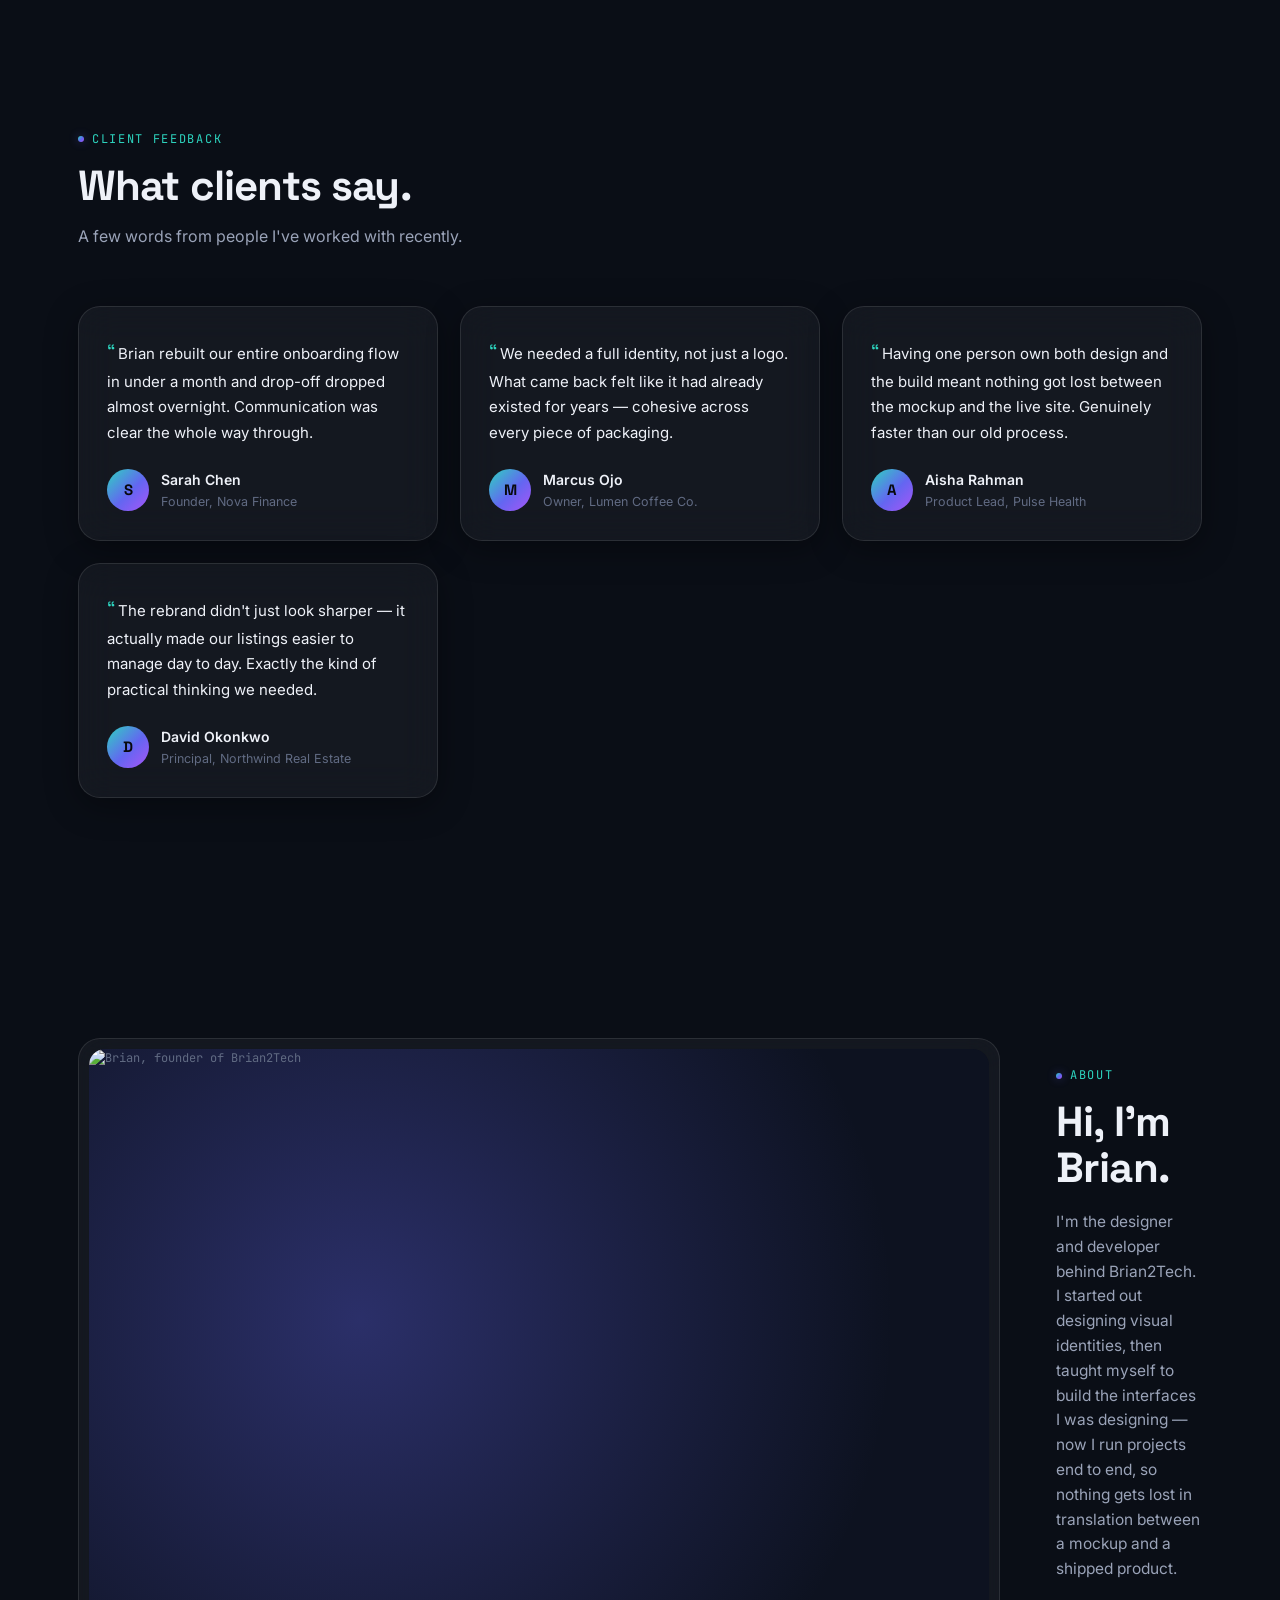
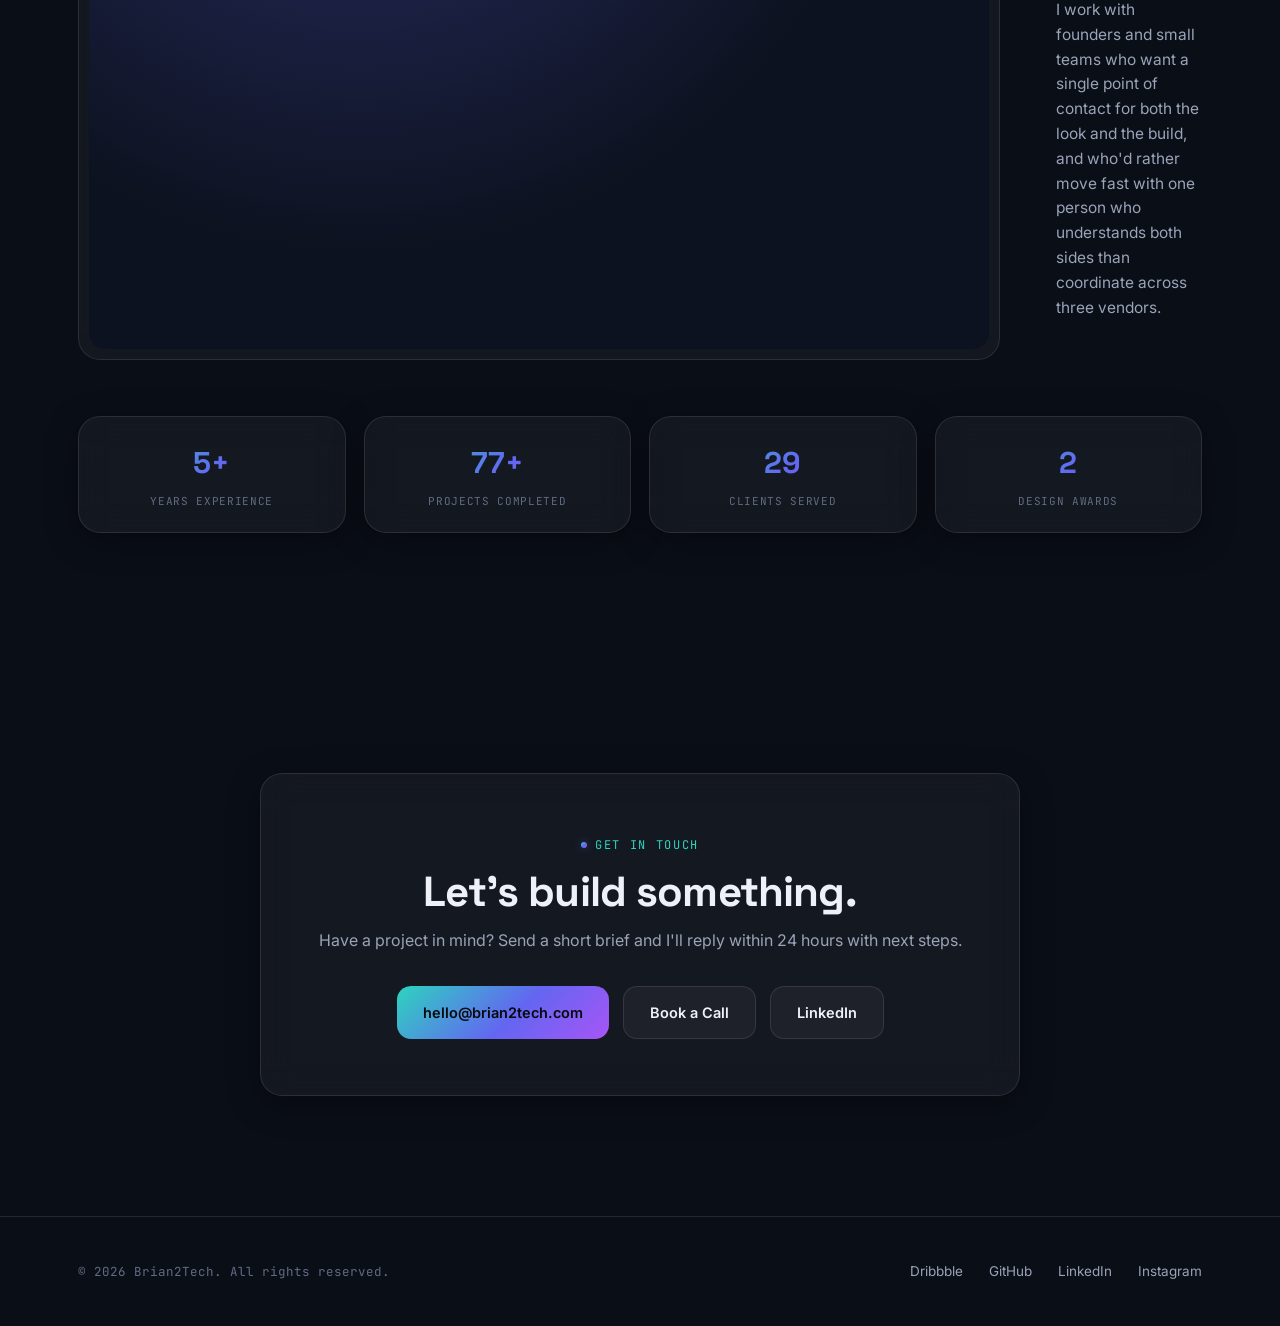
==== commit 34129cc8: "Add files via upload" ====
--- a/index.html
+++ b/index.html
@@ -6,10 +6,20 @@
 <title>Brian2Tech — Full-Stack Design Studio</title>
 <meta name="description" content="Brian2Tech is a full-stack graphic design studio — brand systems, interfaces, and the production code that ships them.">
 
+<!-- Social preview (shown when the link is shared on LinkedIn, X, Slack, etc.)
+     PLACEHOLDER: update the og:url once your GitHub Pages URL is live -->
+<meta property="og:title" content="Brian2Tech — Full-Stack Design Studio">
+<meta property="og:description" content="Design it. Build it. Ship it.">
+<meta property="og:image" content="images/brian-photo.jpg">
+<meta property="og:type" content="website">
+<meta name="twitter:card" content="summary_large_image">
+
 <link rel="preconnect" href="https://fonts.googleapis.com">
 <link rel="preconnect" href="https://fonts.gstatic.com" crossorigin>
 <link href="https://fonts.googleapis.com/css2?family=Space+Grotesk:wght@500;600;700&family=Inter:wght@400;500;600&family=JetBrains+Mono:wght@400;500&display=swap" rel="stylesheet">
 <link rel="stylesheet" href="styles.css">
+<link rel="icon" type="image/png" href="images/favicon-32.png">
+<link rel="apple-touch-icon" href="images/apple-touch-icon.png">
 </head>
 <body>
 
@@ -24,7 +34,7 @@
   <div class="nav-inner">
     <nav class="nav-glass">
       <a href="#top" class="logo" aria-label="Brian2Tech home">
-        <span class="logo-mark" aria-hidden="true"></span>
+        <img class="logo-mark" src="images/brian-logo.png" alt="" width="26" height="26">
         Brian2Tech
       </a>
 
@@ -256,6 +266,17 @@
             </div>
           </div>
         </div>
+
+        <div class="testimonial-card glass spotlight reveal">
+          <p class="testimonial-quote">The rebrand didn't just look sharper — it actually made our listings easier to manage day to day. Exactly the kind of practical thinking we needed.</p>
+          <div class="testimonial-person">
+            <div class="testimonial-avatar" aria-hidden="true">D</div>
+            <div>
+              <div class="testimonial-name">David Okonkwo</div>
+              <div class="testimonial-role">Principal, Northwind Real Estate</div>
+            </div>
+          </div>
+        </div>
       </div>
     </div>
   </section>
@@ -267,8 +288,7 @@
     <div class="wrap">
       <div class="about-grid">
         <div class="about-photo-frame reveal">
-          <!-- PLACEHOLDER: replace this div with <img src="your-photo.jpg" alt="Brian, founder of Brian2Tech"> -->
-          <div class="about-photo">[ PORTRAIT PHOTO ]</div>
+          <img class="about-photo" src="images/brian-photo.jpg" alt="Brian, founder of Brian2Tech" width="900" height="900" loading="lazy">
         </div>
         <div class="about-text reveal">
           <span class="eyebrow">About</span>
--- a/styles.css
+++ b/styles.css
@@ -0,0 +1,477 @@
+/* ============================================================
+   BRIAN2TECH — SHARED STYLESHEET
+   Design tokens live in :root — edit these to re-theme everything.
+   ============================================================ */
+:root{
+  /* ---- color: base surfaces ---- */
+  --bg-base:        #0a0e16;
+  --bg-base-2:      #0d1220;
+  --glass-fill:     rgba(255,255,255,0.045);
+  --glass-fill-hi:  rgba(255,255,255,0.08);
+  --glass-border:   rgba(255,255,255,0.10);
+  --glass-border-hi:rgba(255,255,255,0.20);
+
+  /* ---- color: text ---- */
+  --text-primary:   #eef1f8;
+  --text-secondary: #9aa3b8;
+  --text-muted:     #616b83;
+
+  /* ---- color: accent gradient (teal -> indigo -> violet) ---- */
+  --accent-1:       #2dd4bf;
+  --accent-2:       #6366f1;
+  --accent-3:       #a855f7;
+  --accent-gradient: linear-gradient(135deg, var(--accent-1) 0%, var(--accent-2) 55%, var(--accent-3) 100%);
+  --accent-glow:    rgba(99,102,241,0.45);
+
+  /* ---- type ---- */
+  --font-display: 'Space Grotesk', sans-serif;
+  --font-body:    'Inter', sans-serif;
+  --font-mono:    'JetBrains Mono', monospace;
+
+  /* ---- layout ---- */
+  --radius-lg: 22px;
+  --radius-md: 16px;
+  --radius-sm: 10px;
+  --max-width: 1180px;
+  --blur: 18px;
+
+  /* ---- shadow ---- */
+  --shadow-panel: 0 8px 32px rgba(0,0,0,0.35);
+  --shadow-lift:  0 16px 48px rgba(0,0,0,0.45);
+}
+
+/* ============================================================
+   RESET & BASE
+   ============================================================ */
+*{margin:0;padding:0;box-sizing:border-box;}
+html{scroll-behavior:smooth;}
+@media (prefers-reduced-motion: reduce){
+  html{scroll-behavior:auto;}
+  *{animation-duration:0.001ms !important;animation-iteration-count:1 !important;transition-duration:0.001ms !important;scroll-behavior:auto !important;}
+}
+body{
+  background:var(--bg-base);
+  color:var(--text-primary);
+  font-family:var(--font-body);
+  line-height:1.6;
+  overflow-x:hidden;
+  position:relative;
+}
+img{max-width:100%;display:block;}
+a{color:inherit;text-decoration:none;}
+ul{list-style:none;}
+button{font-family:inherit;cursor:pointer;background:none;border:none;color:inherit;}
+
+a:focus-visible, button:focus-visible, input:focus-visible, textarea:focus-visible{
+  outline:2px solid var(--accent-1);
+  outline-offset:3px;
+  border-radius:4px;
+}
+
+.wrap{max-width:var(--max-width);margin:0 auto;padding:0 28px;}
+section{position:relative;padding:120px 0;}
+@media (max-width:768px){ section{padding:80px 0;} }
+
+.eyebrow{
+  font-family:var(--font-mono);
+  font-size:12px;
+  letter-spacing:0.14em;
+  text-transform:uppercase;
+  color:var(--accent-1);
+  display:inline-flex;
+  align-items:center;
+  gap:8px;
+  margin-bottom:14px;
+}
+.eyebrow::before{
+  content:'';
+  width:6px;height:6px;border-radius:50%;
+  background:var(--accent-gradient);
+  box-shadow:0 0 10px var(--accent-glow);
+}
+
+h1,h2,h3{
+  font-family:var(--font-display);
+  font-weight:700;
+  letter-spacing:-0.02em;
+  line-height:1.08;
+}
+h2{font-size:clamp(28px,4vw,42px);margin-bottom:16px;}
+.section-sub{color:var(--text-secondary);font-size:16px;max-width:560px;margin-bottom:56px;}
+
+.orb{
+  position:fixed;
+  border-radius:50%;
+  filter:blur(90px);
+  pointer-events:none;
+  z-index:0;
+  opacity:0.16;
+  will-change:transform;
+  transition:transform 0.6s cubic-bezier(0.16,1,0.3,1);
+}
+.orb-1{width:520px;height:520px;background:var(--accent-2);top:-160px;left:-120px;}
+.orb-2{width:460px;height:460px;background:var(--accent-3);top:40vh;right:-160px;}
+.orb-3{width:400px;height:400px;background:var(--accent-1);bottom:-140px;left:20vw;}
+
+.glass{
+  background:var(--glass-fill);
+  border:1px solid var(--glass-border);
+  border-radius:var(--radius-lg);
+  backdrop-filter:blur(var(--blur));
+  -webkit-backdrop-filter:blur(var(--blur));
+  box-shadow:var(--shadow-panel);
+  transition:transform 0.35s ease, box-shadow 0.35s ease, border-color 0.35s ease, background 0.35s ease;
+  position:relative;
+}
+
+/* cursor-follow glow spotlight on interactive glass cards */
+.spotlight{position:relative;overflow:hidden;}
+.spotlight::after{
+  content:'';
+  position:absolute;
+  inset:0;
+  border-radius:inherit;
+  background:radial-gradient(280px circle at var(--mx,50%) var(--my,50%), rgba(99,102,241,0.14), transparent 70%);
+  opacity:0;
+  transition:opacity 0.35s ease;
+  pointer-events:none;
+}
+.spotlight:hover::after{opacity:1;}
+@media (prefers-reduced-motion: reduce){ .spotlight::after{display:none;} }
+
+/* ============================================================
+   NAV
+   ============================================================ */
+header{position:sticky;top:0;z-index:100;padding:16px 0;}
+.nav-inner{max-width:var(--max-width);margin:0 auto;padding:0 28px;}
+.nav-glass{
+  display:flex;align-items:center;justify-content:space-between;
+  padding:12px 20px;
+  background:rgba(10,14,22,0.55);
+  border:1px solid var(--glass-border);
+  border-radius:16px;
+  backdrop-filter:blur(20px);
+  -webkit-backdrop-filter:blur(20px);
+}
+.logo{
+  font-family:var(--font-display);
+  font-weight:700;font-size:19px;letter-spacing:-0.01em;
+  display:flex;align-items:center;gap:9px;
+}
+.logo-mark{
+  width:26px;height:26px;border-radius:8px;
+  background:var(--accent-gradient);
+  display:inline-block;
+  box-shadow:0 0 16px var(--accent-glow);
+}
+.nav-links{display:flex;gap:32px;align-items:center;}
+.nav-links a{font-size:14.5px;color:var(--text-secondary);transition:color 0.2s ease;}
+.nav-links a:hover{color:var(--text-primary);}
+.nav-right{display:flex;align-items:center;gap:16px;}
+
+.status-pill{
+  font-family:var(--font-mono);font-size:12px;
+  display:flex;align-items:center;gap:7px;
+  padding:7px 14px;border-radius:999px;
+  background:rgba(45,212,191,0.08);
+  border:1px solid rgba(45,212,191,0.3);
+  color:var(--accent-1);white-space:nowrap;
+}
+.status-pill .dot{
+  width:6px;height:6px;border-radius:50%;
+  background:var(--accent-1);box-shadow:0 0 8px var(--accent-1);
+  animation:pulse 2s infinite;
+}
+@keyframes pulse{0%,100%{opacity:1;}50%{opacity:0.35;}}
+
+.nav-toggle{display:none;font-size:22px;color:var(--text-primary);}
+
+@media (max-width:860px){
+  .nav-links{
+    position:absolute;top:calc(100% + 8px);left:0;right:0;
+    flex-direction:column;align-items:flex-start;
+    background:rgba(10,14,22,0.92);
+    border:1px solid var(--glass-border);
+    border-radius:16px;padding:20px;gap:16px;
+    backdrop-filter:blur(20px);
+    display:none;
+  }
+  .nav-links.open{display:flex;}
+  .status-pill{display:none;}
+  .nav-toggle{display:block;}
+}
+
+/* ============================================================
+   BUTTONS
+   ============================================================ */
+.btn{
+  display:inline-flex;align-items:center;gap:8px;
+  padding:14px 26px;border-radius:14px;
+  font-size:14.5px;font-weight:600;
+  transition:transform 0.25s ease, box-shadow 0.25s ease, background 0.25s ease, border-color 0.25s ease;
+}
+.btn-primary{background:var(--accent-gradient);color:#08090d;}
+.btn-primary:hover{transform:translateY(-2px);box-shadow:0 10px 30px var(--accent-glow);}
+.btn-ghost{background:var(--glass-fill);border:1px solid var(--glass-border);color:var(--text-primary);}
+.btn-ghost:hover{background:var(--glass-fill-hi);border-color:var(--glass-border-hi);transform:translateY(-2px);}
+
+/* ============================================================
+   HERO
+   ============================================================ */
+.hero{
+  padding-top:60px;padding-bottom:100px;
+  display:grid;grid-template-columns:1.15fr 0.85fr;
+  gap:56px;align-items:center;
+}
+@media (max-width:900px){ .hero{grid-template-columns:1fr;padding-top:40px;} }
+.hero h1{font-size:clamp(36px,5.4vw,64px);margin-bottom:22px;}
+.hero h1 .grad{
+  background:var(--accent-gradient);-webkit-background-clip:text;background-clip:text;color:transparent;
+}
+.hero-sub{font-size:17.5px;color:var(--text-secondary);max-width:520px;margin-bottom:34px;}
+.cta-row{display:flex;gap:14px;flex-wrap:wrap;}
+
+.hero-card{padding:26px;position:relative;}
+.hero-card::before{
+  content:'';position:absolute;inset:-1px;border-radius:var(--radius-lg);padding:1px;
+  background:var(--accent-gradient);opacity:0.35;
+  -webkit-mask:linear-gradient(#fff 0 0) content-box, linear-gradient(#fff 0 0);
+  -webkit-mask-composite:xor;mask-composite:exclude;pointer-events:none;
+}
+.hero-card-label{
+  font-family:var(--font-mono);font-size:11px;letter-spacing:0.12em;
+  text-transform:uppercase;color:var(--text-muted);margin-bottom:18px;
+}
+.hero-card-row{
+  display:flex;justify-content:space-between;align-items:center;
+  padding:12px 0;border-top:1px solid var(--glass-border);font-size:14px;
+}
+.hero-card-row:first-of-type{border-top:none;}
+.hero-card-row span:first-child{color:var(--text-secondary);}
+.hero-card-row span:last-child{font-family:var(--font-mono);color:var(--text-primary);font-weight:500;}
+.hero-card-row .live{color:var(--accent-1);}
+
+/* ============================================================
+   SERVICES
+   ============================================================ */
+.services-grid{display:grid;grid-template-columns:repeat(3,1fr);gap:20px;}
+@media (max-width:900px){ .services-grid{grid-template-columns:repeat(2,1fr);} }
+@media (max-width:600px){ .services-grid{grid-template-columns:1fr;} }
+
+.service-card{padding:30px 26px;cursor:default;}
+.service-card:hover{
+  transform:translateY(-4px);border-color:var(--glass-border-hi);
+  box-shadow:var(--shadow-lift), 0 0 0 1px rgba(99,102,241,0.15);
+}
+.service-icon{
+  width:44px;height:44px;border-radius:12px;
+  display:flex;align-items:center;justify-content:center;
+  background:rgba(99,102,241,0.12);border:1px solid rgba(99,102,241,0.25);
+  margin-bottom:20px;color:var(--accent-1);
+  transition:transform 0.35s ease, background 0.35s ease;
+}
+.service-card:hover .service-icon{transform:scale(1.08) rotate(-4deg);background:rgba(99,102,241,0.2);}
+.service-card h3{font-size:18px;margin-bottom:10px;font-weight:600;}
+.service-card p{font-size:14.5px;color:var(--text-secondary);}
+
+/* ============================================================
+   WORK
+   ============================================================ */
+.filter-row{display:flex;gap:10px;flex-wrap:wrap;margin-bottom:36px;}
+.filter-btn{
+  font-family:var(--font-mono);font-size:12.5px;padding:9px 18px;border-radius:999px;
+  border:1px solid var(--glass-border);color:var(--text-secondary);background:var(--glass-fill);
+  transition:all 0.25s ease;
+}
+.filter-btn:hover{color:var(--text-primary);border-color:var(--glass-border-hi);}
+.filter-btn.active{color:#08090d;background:var(--accent-gradient);border-color:transparent;font-weight:500;}
+
+.work-grid{display:grid;grid-template-columns:repeat(2,1fr);gap:22px;}
+@media (max-width:760px){ .work-grid{grid-template-columns:1fr;} }
+
+.work-card{
+  overflow:hidden;display:block;
+  transition:transform 0.4s ease, opacity 0.4s ease, box-shadow 0.35s ease, border-color 0.35s ease;
+}
+.work-card:hover{transform:translateY(-6px);box-shadow:var(--shadow-lift);border-color:var(--glass-border-hi);}
+.work-card.hidden{display:none;}
+
+.work-thumb{
+  height:200px;
+  background:
+    radial-gradient(circle at 30% 20%, rgba(45,212,191,0.25), transparent 60%),
+    radial-gradient(circle at 75% 80%, rgba(168,85,247,0.25), transparent 60%),
+    var(--bg-base-2);
+  display:flex;align-items:center;justify-content:center;
+  font-family:var(--font-mono);font-size:12px;color:var(--text-muted);letter-spacing:0.05em;
+  border-bottom:1px solid var(--glass-border);
+  overflow:hidden;position:relative;
+}
+.work-thumb::before{
+  content:'';position:absolute;inset:0;
+  background:linear-gradient(120deg, transparent 30%, rgba(255,255,255,0.06) 50%, transparent 70%);
+  transform:translateX(-100%);transition:transform 0.7s ease;
+}
+.work-card:hover .work-thumb::before{transform:translateX(100%);}
+.work-body{padding:24px;}
+.work-tags{display:flex;gap:8px;flex-wrap:wrap;margin-bottom:12px;}
+.tag{
+  font-family:var(--font-mono);font-size:10.5px;padding:4px 10px;border-radius:999px;
+  background:rgba(255,255,255,0.06);color:var(--text-secondary);border:1px solid var(--glass-border);
+}
+.work-body h3{font-size:19px;margin-bottom:8px;}
+.work-body p{font-size:14px;color:var(--text-secondary);}
+.work-link{
+  display:inline-flex;align-items:center;gap:6px;margin-top:14px;
+  font-family:var(--font-mono);font-size:12px;color:var(--accent-1);
+}
+.work-link svg{transition:transform 0.25s ease;}
+.work-card:hover .work-link svg{transform:translateX(4px);}
+
+/* ============================================================
+   TESTIMONIALS
+   ============================================================ */
+.testimonial-grid{display:grid;grid-template-columns:repeat(3,1fr);gap:22px;}
+@media (max-width:900px){ .testimonial-grid{grid-template-columns:1fr;} }
+
+.testimonial-card{padding:28px;display:flex;flex-direction:column;height:100%;}
+.testimonial-quote{
+  font-size:15px;color:var(--text-primary);line-height:1.7;
+  margin-bottom:24px;flex-grow:1;
+}
+.testimonial-quote::before{content:'\201C';color:var(--accent-1);font-family:var(--font-display);font-size:20px;margin-right:2px;}
+.testimonial-person{display:flex;align-items:center;gap:12px;}
+.testimonial-avatar{
+  width:42px;height:42px;border-radius:50%;
+  background:var(--accent-gradient);
+  display:flex;align-items:center;justify-content:center;
+  font-family:var(--font-display);font-weight:700;font-size:15px;color:#08090d;
+  flex-shrink:0;
+}
+.testimonial-name{font-size:14px;font-weight:600;}
+.testimonial-role{font-size:12.5px;color:var(--text-muted);}
+
+/* ============================================================
+   ABOUT
+   ============================================================ */
+.about-grid{display:grid;grid-template-columns:0.8fr 1.2fr;gap:56px;align-items:center;margin-bottom:56px;}
+@media (max-width:860px){ .about-grid{grid-template-columns:1fr;} }
+
+.about-photo-frame{
+  border-radius:var(--radius-lg);border:1px solid var(--glass-border);
+  padding:10px;background:var(--glass-fill);backdrop-filter:blur(var(--blur));
+}
+.about-photo{
+  aspect-ratio:4/5;border-radius:16px;
+  background:radial-gradient(circle at 30% 30%, rgba(99,102,241,0.35), transparent 60%), var(--bg-base-2);
+  display:flex;align-items:center;justify-content:center;
+  font-family:var(--font-mono);font-size:12px;color:var(--text-muted);
+}
+.about-text h2{margin-bottom:20px;}
+.about-text p{color:var(--text-secondary);font-size:15.5px;margin-bottom:16px;}
+
+.stats-row{display:grid;grid-template-columns:repeat(4,1fr);gap:18px;}
+@media (max-width:760px){ .stats-row{grid-template-columns:repeat(2,1fr);} }
+
+.stat-card{padding:22px 18px;text-align:center;}
+.stat-num{
+  font-family:var(--font-display);font-size:30px;font-weight:700;
+  background:var(--accent-gradient);-webkit-background-clip:text;background-clip:text;color:transparent;
+  margin-bottom:6px;
+}
+.stat-label{
+  font-family:var(--font-mono);font-size:11px;letter-spacing:0.06em;
+  text-transform:uppercase;color:var(--text-muted);
+}
+
+/* ============================================================
+   CONTACT
+   ============================================================ */
+.contact-panel{padding:56px;text-align:center;max-width:760px;margin:0 auto;}
+.contact-panel h2{margin-bottom:14px;}
+.contact-panel p{color:var(--text-secondary);margin-bottom:32px;font-size:16px;}
+.contact-actions{display:flex;justify-content:center;gap:14px;flex-wrap:wrap;}
+@media (max-width:600px){ .contact-panel{padding:36px 24px;} }
+
+/* ============================================================
+   FOOTER
+   ============================================================ */
+footer{padding:44px 0;border-top:1px solid var(--glass-border);}
+.footer-inner{display:flex;justify-content:space-between;align-items:center;flex-wrap:wrap;gap:16px;}
+.footer-links{display:flex;gap:26px;flex-wrap:wrap;}
+.footer-links a{font-size:13.5px;color:var(--text-secondary);transition:color 0.2s ease;}
+.footer-links a:hover{color:var(--accent-1);}
+.footer-copy{font-size:12.5px;color:var(--text-muted);font-family:var(--font-mono);}
+
+/* ============================================================
+   SCROLL REVEAL
+   ============================================================ */
+.reveal{opacity:0;transform:translateY(18px);transition:opacity 0.7s ease, transform 0.7s ease;}
+.reveal.visible{opacity:1;transform:translateY(0);}
+@media (prefers-reduced-motion: reduce){ .reveal{opacity:1;transform:none;transition:none;} }
+
+/* ============================================================
+   PROJECT DETAIL PAGE
+   ============================================================ */
+.breadcrumb{
+  display:inline-flex;align-items:center;gap:8px;
+  font-family:var(--font-mono);font-size:12.5px;color:var(--text-secondary);
+  margin-bottom:28px;transition:color 0.2s ease;
+}
+.breadcrumb:hover{color:var(--accent-1);}
+
+.project-hero{padding-top:40px;padding-bottom:60px;}
+.project-hero h1{font-size:clamp(32px,5vw,52px);margin-bottom:18px;}
+.project-hero-sub{font-size:17px;color:var(--text-secondary);max-width:640px;margin-bottom:28px;}
+.project-meta-row{display:flex;gap:32px;flex-wrap:wrap;padding-top:24px;border-top:1px solid var(--glass-border);}
+.project-meta-item{}
+.project-meta-label{
+  font-family:var(--font-mono);font-size:10.5px;letter-spacing:0.08em;text-transform:uppercase;
+  color:var(--text-muted);margin-bottom:6px;
+}
+.project-meta-value{font-size:14.5px;font-weight:500;}
+
+.project-hero-image{
+  height:420px;border-radius:var(--radius-lg);margin-top:48px;
+  background:
+    radial-gradient(circle at 25% 25%, rgba(45,212,191,0.22), transparent 55%),
+    radial-gradient(circle at 80% 75%, rgba(168,85,247,0.22), transparent 55%),
+    var(--bg-base-2);
+  border:1px solid var(--glass-border);
+  display:flex;align-items:center;justify-content:center;
+  font-family:var(--font-mono);font-size:13px;color:var(--text-muted);
+}
+@media (max-width:700px){ .project-hero-image{height:260px;} }
+
+.project-content-grid{display:grid;grid-template-columns:1.4fr 0.6fr;gap:56px;}
+@media (max-width:900px){ .project-content-grid{grid-template-columns:1fr;} }
+
+.project-body h2{font-size:24px;margin-top:40px;margin-bottom:14px;}
+.project-body h2:first-child{margin-top:0;}
+.project-body p{color:var(--text-secondary);font-size:15.5px;margin-bottom:14px;}
+
+.project-gallery{display:grid;grid-template-columns:repeat(2,1fr);gap:16px;margin-top:24px;}
+@media (max-width:560px){ .project-gallery{grid-template-columns:1fr;} }
+.project-gallery-item{
+  height:180px;border-radius:var(--radius-md);border:1px solid var(--glass-border);
+  background:var(--bg-base-2);display:flex;align-items:center;justify-content:center;
+  font-family:var(--font-mono);font-size:11.5px;color:var(--text-muted);
+}
+
+.project-sidebar-card{padding:26px;position:sticky;top:100px;}
+.project-sidebar-card h3{font-size:15px;margin-bottom:18px;}
+.project-result{
+  display:flex;justify-content:space-between;align-items:baseline;
+  padding:12px 0;border-top:1px solid var(--glass-border);
+}
+.project-result:first-of-type{border-top:none;padding-top:0;}
+.project-result-num{font-family:var(--font-display);font-weight:700;color:var(--accent-1);font-size:18px;}
+.project-result-label{font-size:12.5px;color:var(--text-secondary);}
+
+.project-nav-links{display:flex;justify-content:space-between;padding-top:48px;margin-top:24px;border-top:1px solid var(--glass-border);}
+.project-nav-link{font-family:var(--font-mono);font-size:13px;color:var(--text-secondary);transition:color 0.2s ease;}
+.project-nav-link:hover{color:var(--accent-1);}
+
+.not-found{text-align:center;padding:100px 0;}
+.not-found h1{font-size:32px;margin-bottom:16px;}
+.not-found p{color:var(--text-secondary);margin-bottom:28px;}
